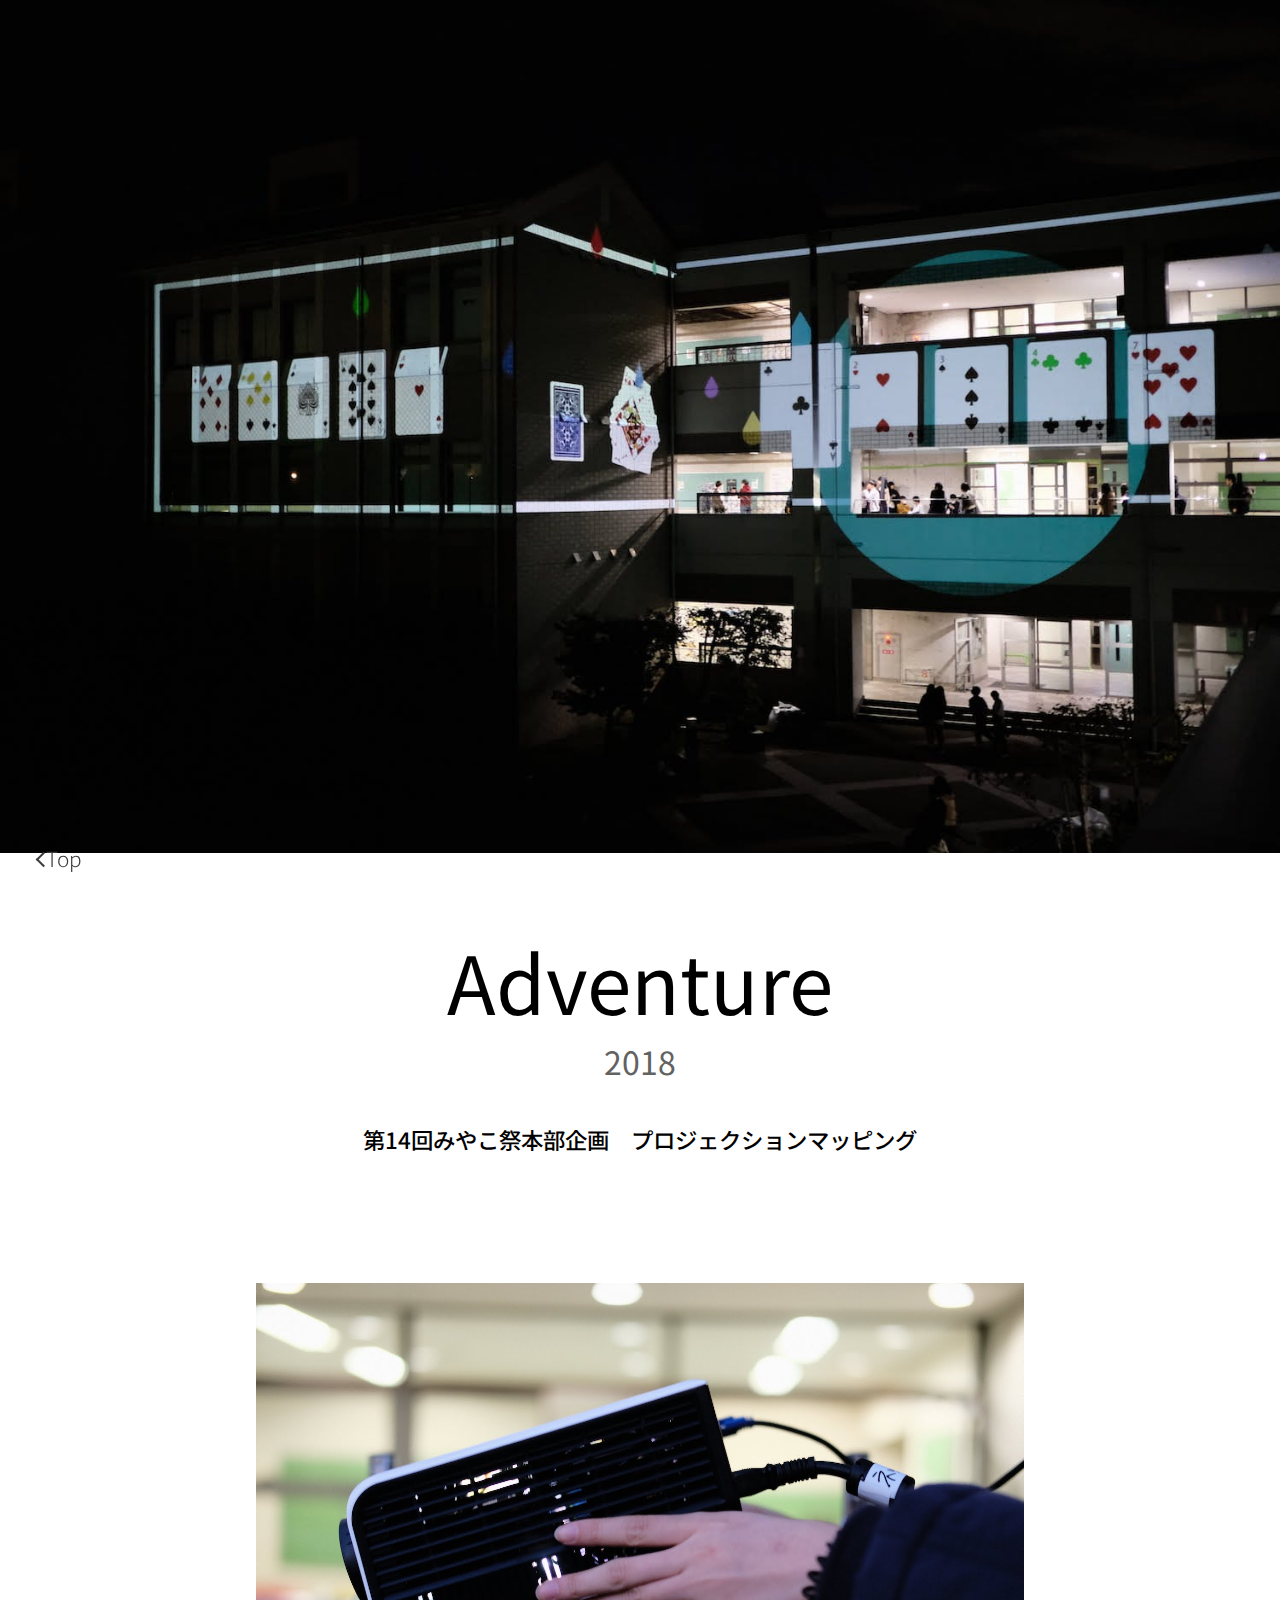
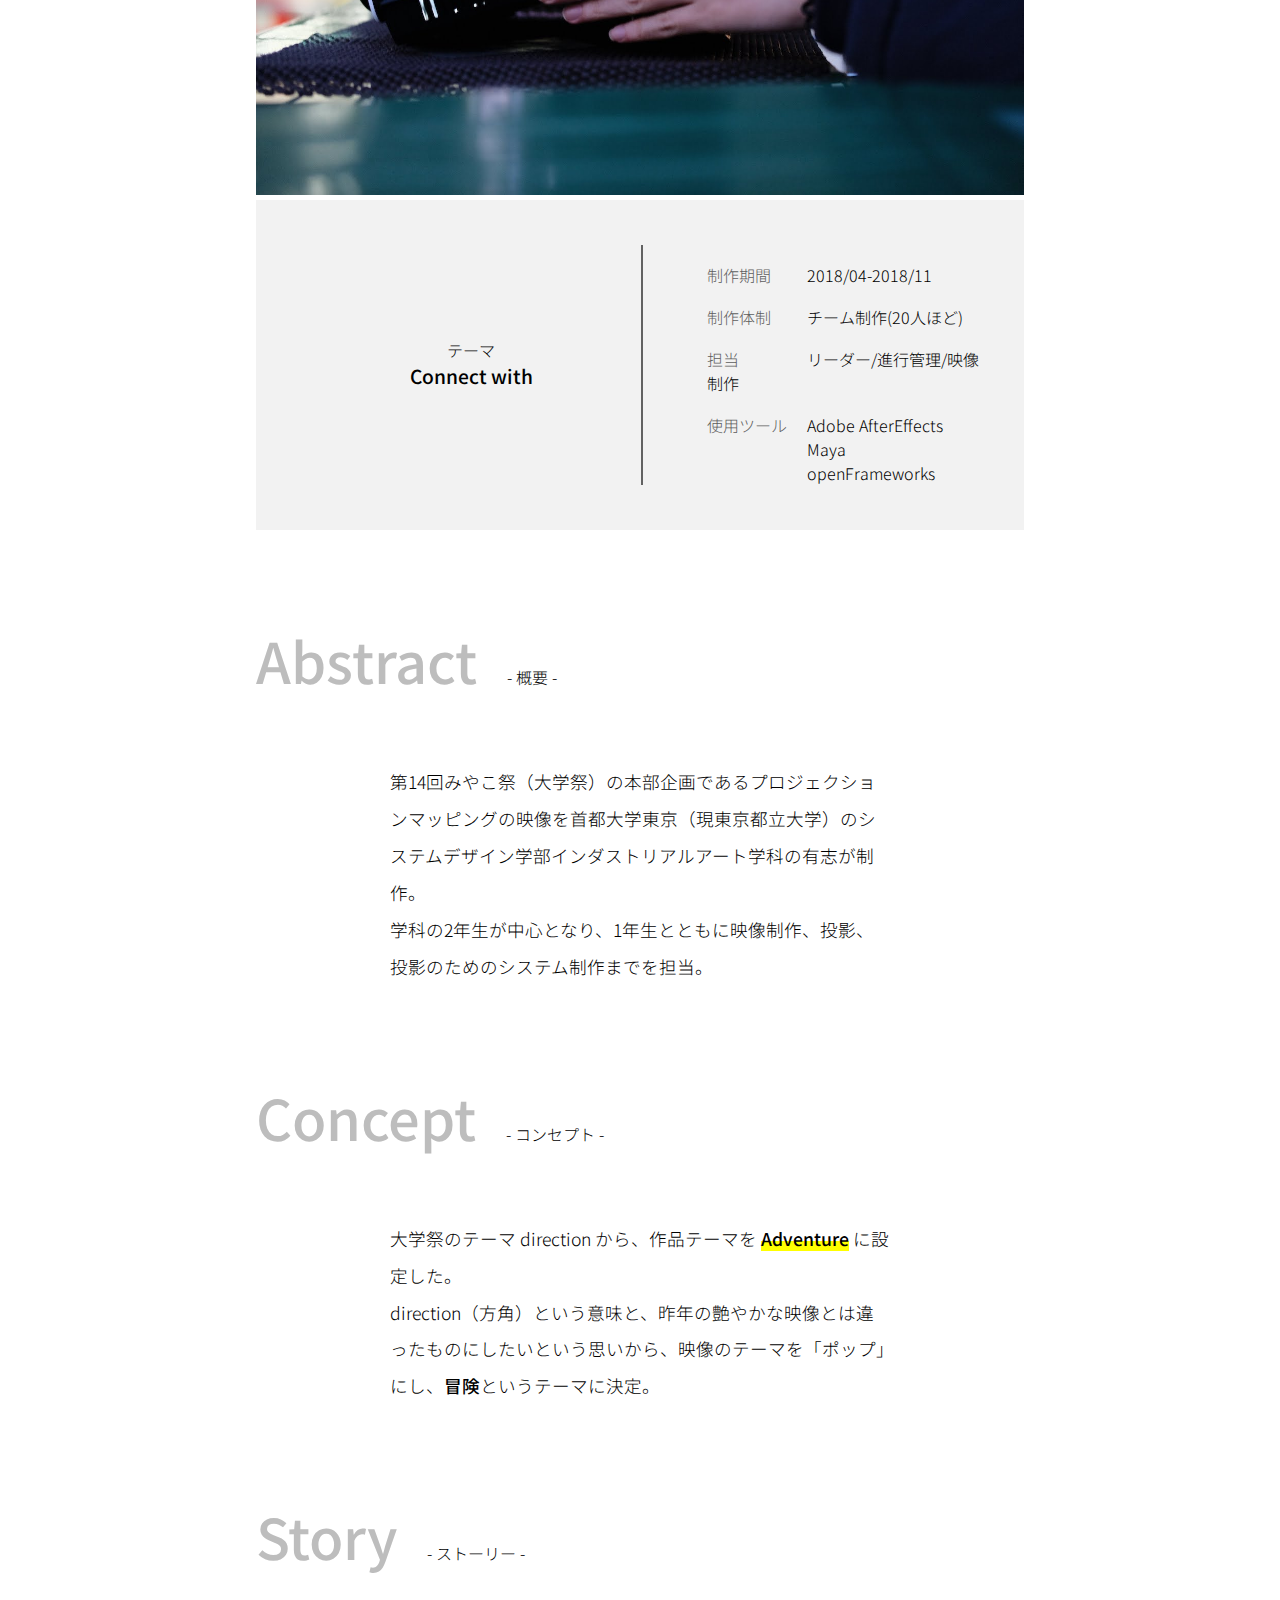
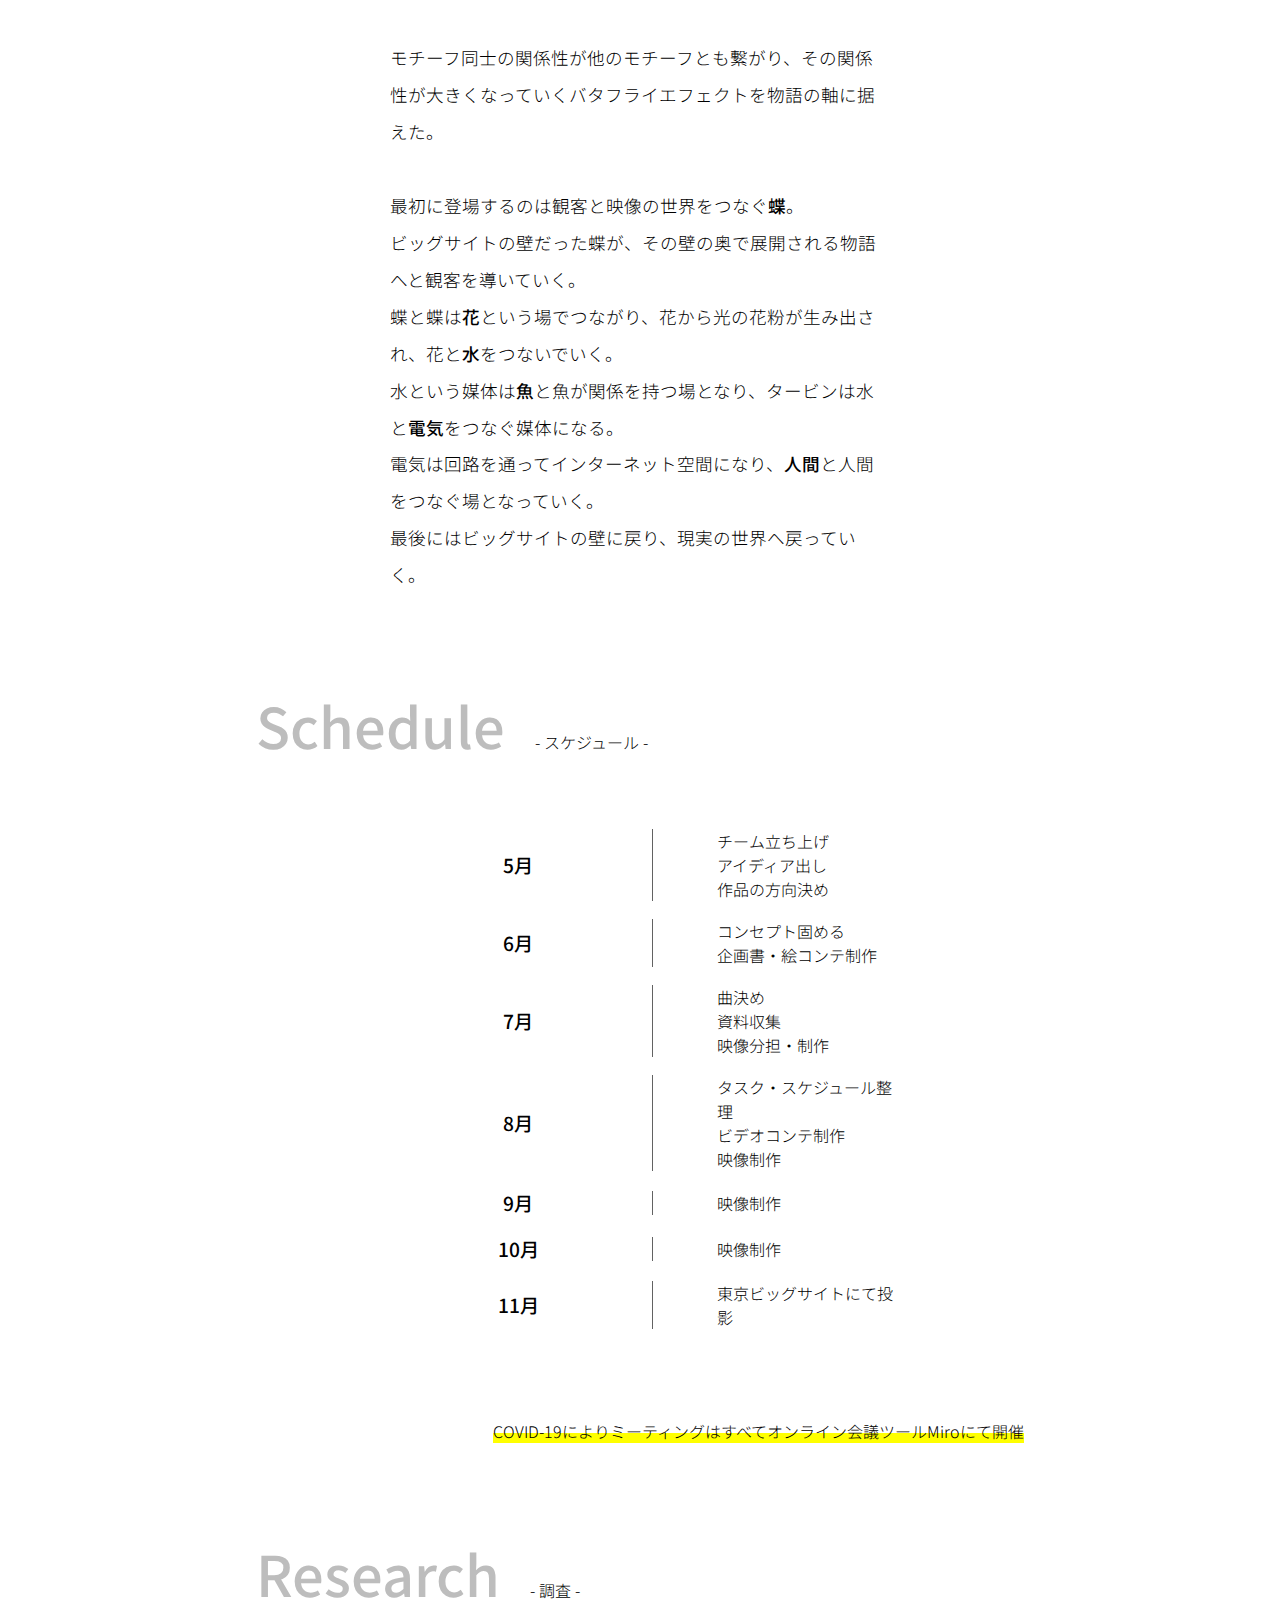
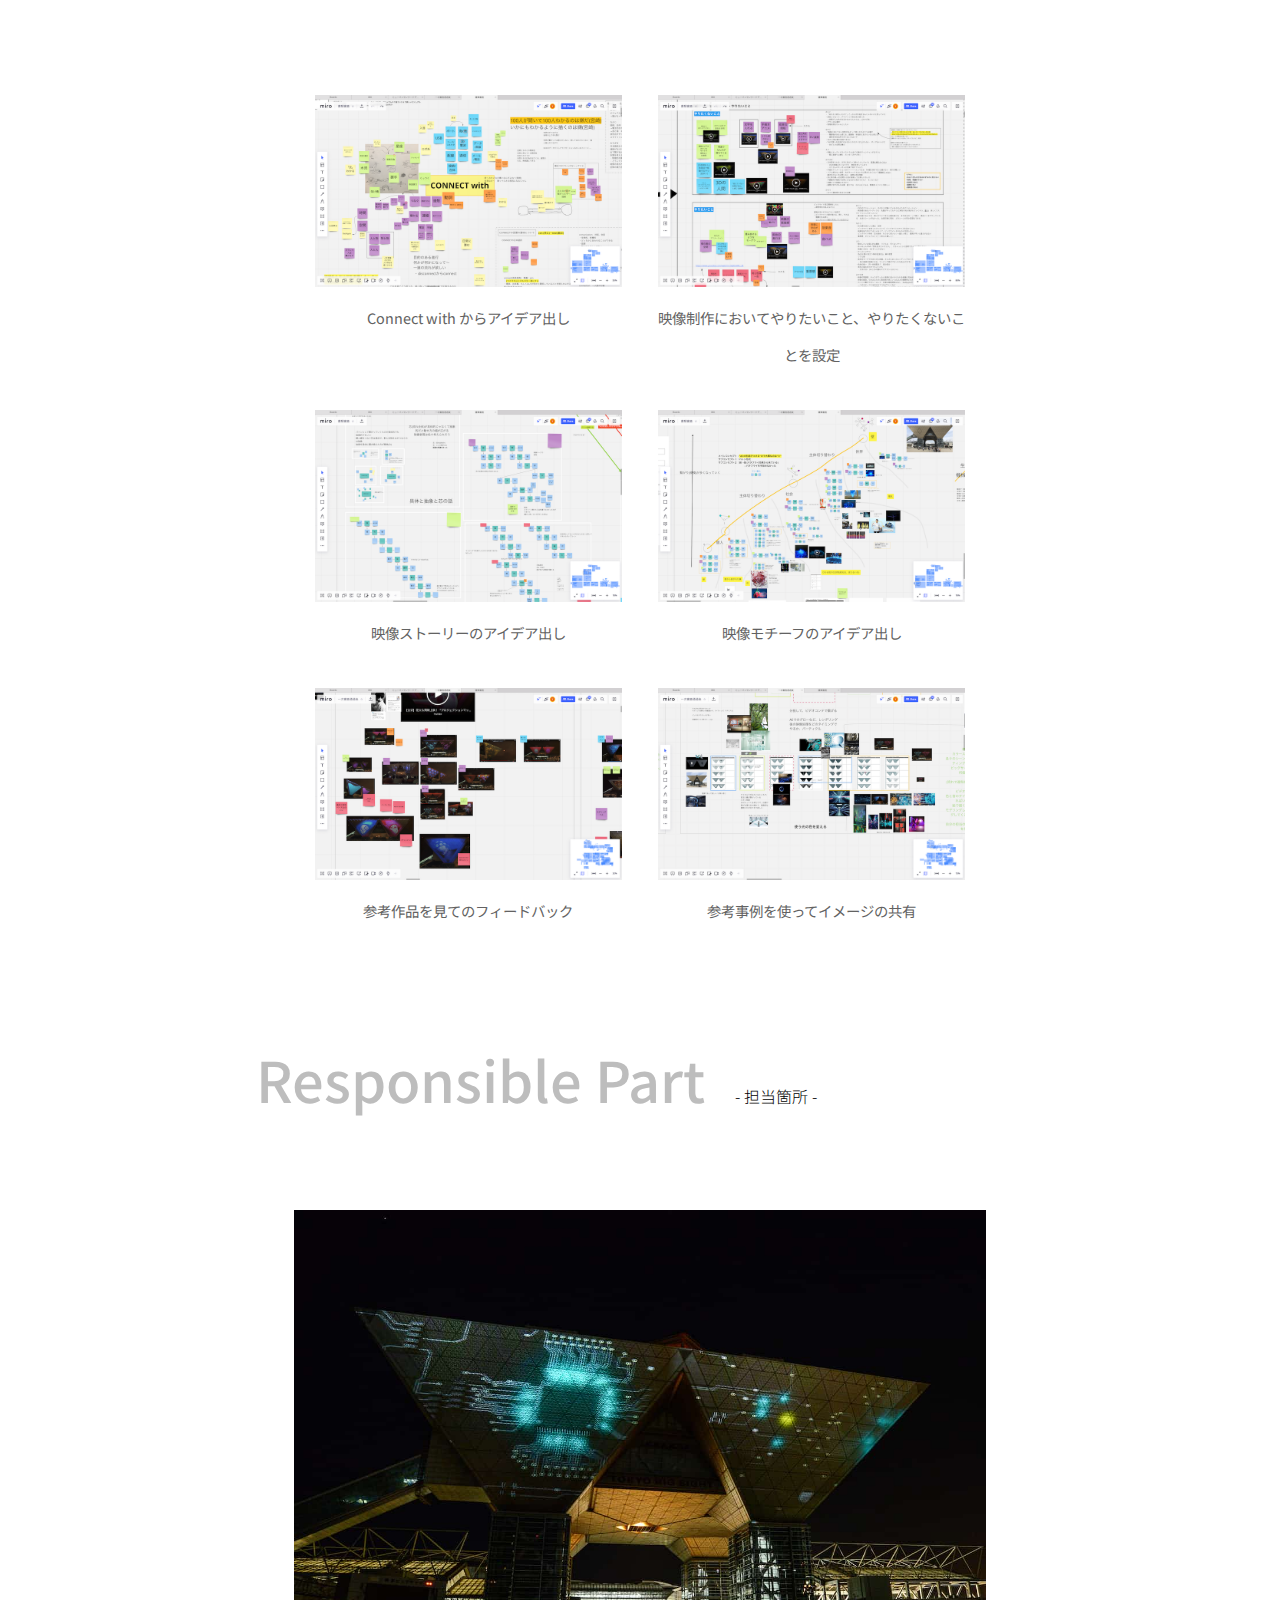
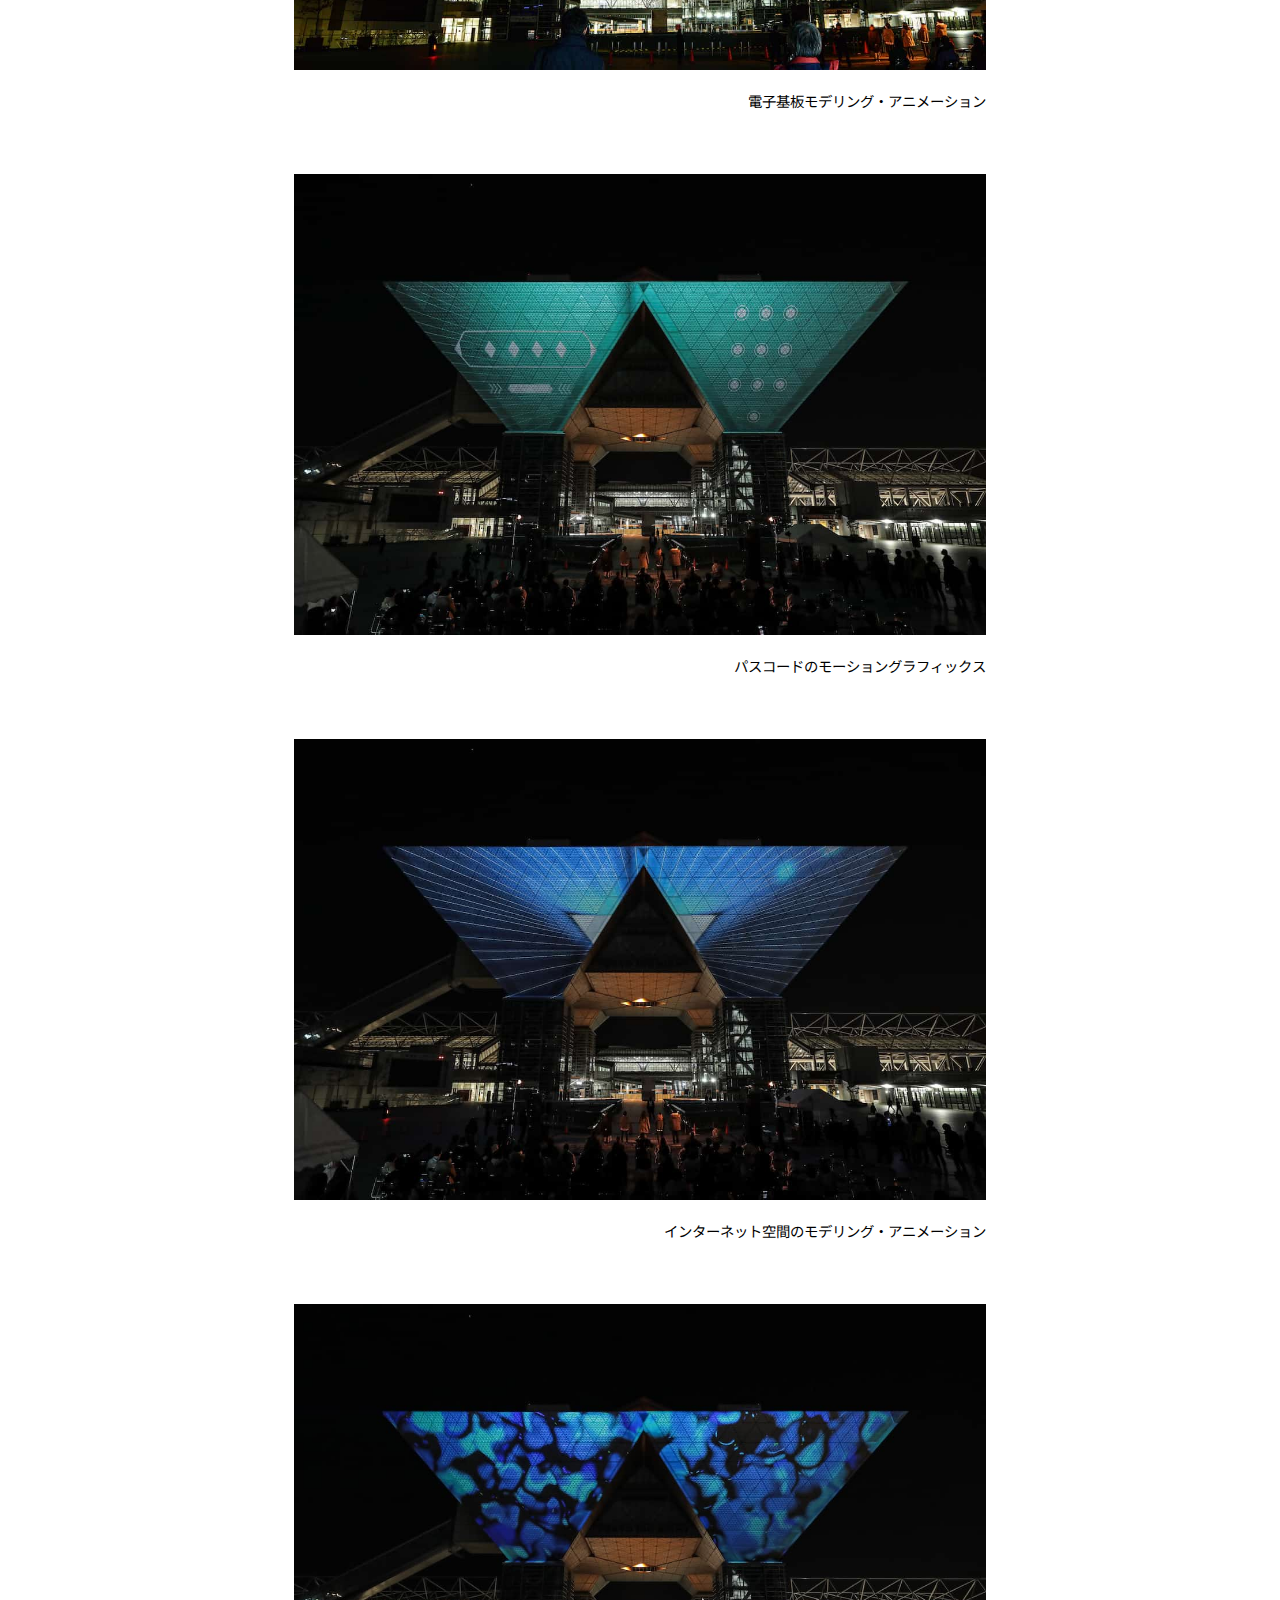
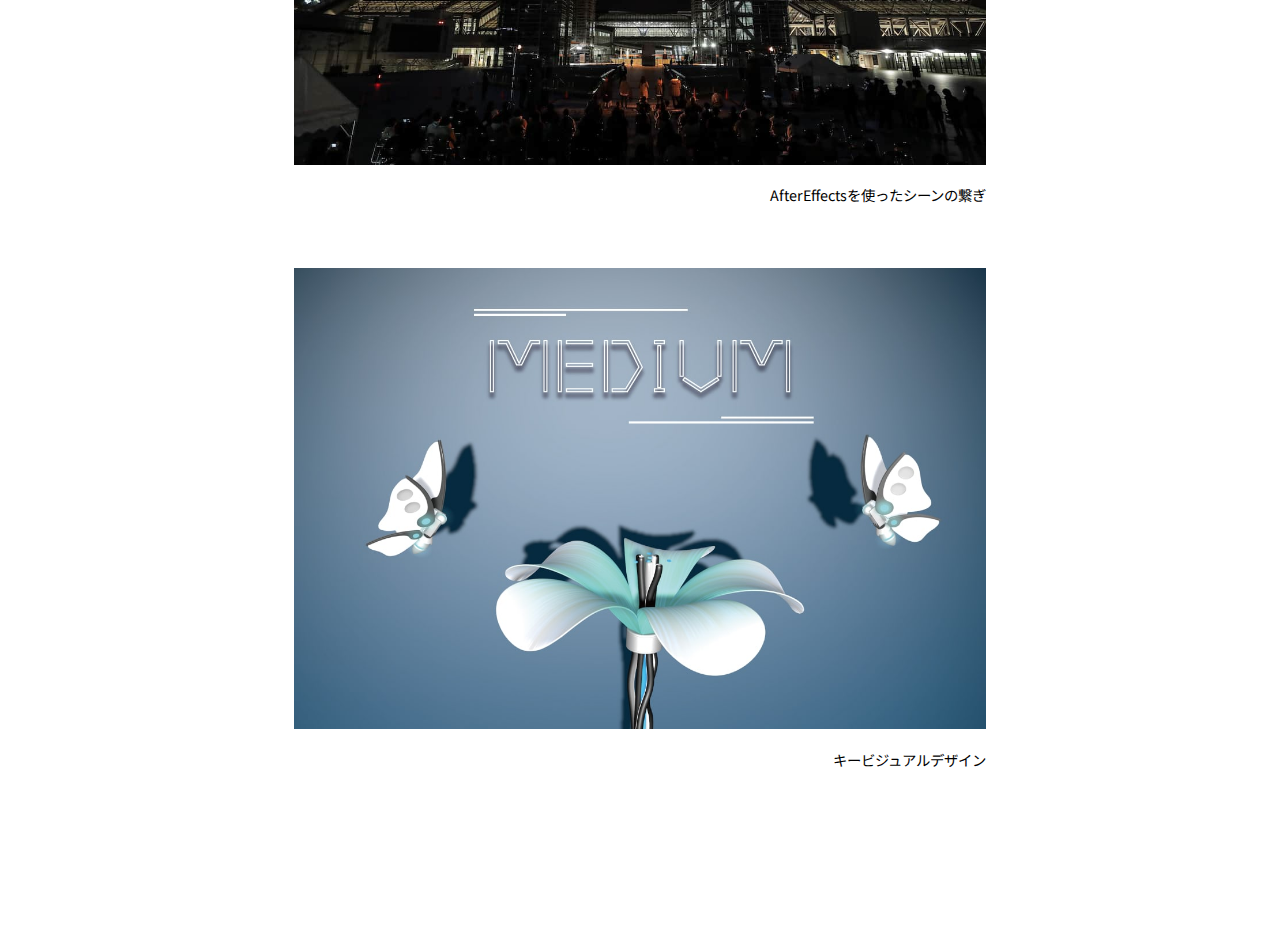
==== html/adventure.html @ a64deaa2 "add adventure page" ====
<!DOCTYPE html>
<html lang="ja">

<head>
    <meta charset="UTF-8">
    <meta name="viewport" content="width=device-width, initial-scale=1" />
    <meta name="description" content="Adventure page">
    <title>Yuko Miyazaki / Adventure</title>

    <!-- フォント読み込み -->
    <link rel="preconnect" href="https://fonts.googleapis.com">
    <link rel="preconnect" href="https://fonts.gstatic.com" crossorigin>
    <link
        href="https://fonts.googleapis.com/css2?family=Josefin+Slab&family=Noto+Sans+JP:wght@300;400;500;700&family=Noto+Serif+JP:wght@300&display=swap"
        rel="stylesheet">

    <link rel="stylesheet" href="../css/works.css">
</head>

<body>
    <div id="back_to_top">
        <a href="../index.html">
            <div class="arrow">Top</div>
        </a>
    </div>
    <div id="top">
        <img src="../image/adventure/SRGB5740-min.JPG" alt="東京国際プロジェクションマッピングアワード出展作品">
    </div>
    <div id="title">
        <h1>Adventure</h1>
        <p class="year">2018</p>
    </div>
    <div id="caption">
        第14回みやこ祭本部企画　プロジェクションマッピング
    </div>
    <div class="inner_wrapper">

        <div class="image2">
            <img src="../image/adventure/SRGB5811-min.JPG" alt="プロジェクターの写真"
        </div>
        <div id="explanation">
            <div id="theme">
                <div>
                    <p>テーマ</p>
                    <span>Connect with</span>
                </div>
            </div>
            <div id="exp_detail">
                <div>
                    <span class="midashi">制作期間</span>2018/04-2018/11
                </div>
                <div>
                    <span class="midashi">制作体制</span>チーム制作(20人ほど)
                </div>
                <div>
                    <span class="midashi">担当</span>リーダー/進行管理/映像制作
                </div>
                <div>
                    <span class="midashi">使用ツール</span>Adobe AfterEffects<br>
                    <span class="midashi"></span>Maya<br>
                    <span class="midashi"></span>openFrameworks
                </div>
            </div>
        </div>
        <div id="abstract" class="content">
            <div class="each_title">
                <span class="en_title">Abstract</span>
                <span class="ja_title">- 概要 -</span>
            </div>
            <div class="abstract_text main_text text_wrapper">
                <p>
                    第14回みやこ祭（大学祭）の本部企画であるプロジェクションマッピングの映像を首都大学東京（現東京都立大学）のシステムデザイン学部インダストリアルアート学科の有志が制作。<br>
                    学科の2年生が中心となり、1年生とともに映像制作、投影、投影のためのシステム制作までを担当。
                </p>
            </div>
        </div>
        <div id="concept" class="content">
            <div class="each_title">
                <span class="en_title">Concept</span>
                <span class="ja_title">- コンセプト -</span>
            </div>
            <div class="concept_text main_text text_wrapper">
                <p>
                    大学祭のテーマ direction から、作品テーマを <span class="under bold">Adventure</span> に設定した。<br>
                    direction（方角）という意味と、昨年の艶やかな映像とは違ったものにしたいという思いから、映像のテーマを「ポップ」にし、<span class="bold">冒険</span>というテーマに決定。
                </p>
            </div>
        </div>
        <div id="story" class="content">
            <div class="each_title">
                <span class="en_title">Story</span>
                <span class="ja_title">- ストーリー -</span>
            </div>
            <div class="story_text main_text text_wrapper">
                <p>
                    モチーフ同士の関係性が他のモチーフとも繋がり、その関係性が大きくなっていくバタフライエフェクトを物語の軸に据えた。<br>
                    <br>
                    最初に登場するのは観客と映像の世界をつなぐ<span class="bold">蝶</span>。<br>
                    ビッグサイトの壁だった蝶が、その壁の奥で展開される物語へと観客を導いていく。<br>
                    蝶と蝶は<span class="bold">花</span>という場でつながり、花から光の花粉が生み出され、花と<span class="bold">水</span>をつないでいく。<br>
                    水という媒体は<span class="bold">魚</span>と魚が関係を持つ場となり、タービンは水と<span class="bold">電気</span>をつなぐ媒体になる。<br>
                    電気は回路を通ってインターネット空間になり、<span class="bold">人間</span>と人間をつなぐ場となっていく。<br>
                    最後にはビッグサイトの壁に戻り、現実の世界へ戻っていく。
                </p>
            </div>
        </div>
        <div id="schedule" class="content">
            <div class="each_title">
                <span class="en_title">Schedule</span>
                <span class="ja_title">- スケジュール -</span>
            </div>
            <div class="schedule_text">
                <div class="schedule_item">
                    <div class="month">
                        <p>5月</p>
                    </div>
                    <div class="what_did">
                        <p>チーム立ち上げ</p>
                        <p>アイディア出し</p>
                        <p>作品の方向決め</p>
                    </div>
                </div>
                <div class="schedule_item">
                    <div class="month">
                        <p>6月</p>
                    </div>
                    <div class="what_did">
                        <p>コンセプト固める</p>
                        <p>企画書・絵コンテ制作</p>
                    </div>
                </div>
                <div class="schedule_item">
                    <div class="month">
                        <p>7月</p>
                    </div>
                    <div class="what_did">
                        <p>曲決め</p>
                        <p>資料収集</p>
                        <p>映像分担・制作</p>
                    </div>
                </div>
                <div class="schedule_item">
                    <div class="month">
                        <p>8月</p>
                    </div>
                    <div class="what_did">
                        <p>タスク・スケジュール整理</p>
                        <p>ビデオコンテ制作</p>
                        <p>映像制作</p>
                    </div>
                </div>
                <div class="schedule_item">
                    <div class="month">
                        <p>9月</p>
                    </div>
                    <div class="what_did">
                        <p>映像制作</p>
                    </div>
                </div>
                <div class="schedule_item">
                    <div class="month">
                        <p>10月</p>
                    </div>
                    <div class="what_did">
                        <p>映像制作</p>
                    </div>
                </div>
                <div class="schedule_item">
                    <div class="month">
                        <p>11月</p>
                    </div>
                    <div class="what_did">
                        <p>東京ビッグサイトにて投影</p>
                    </div>
                </div>
            </div>
            <p class="miro"><span class="under">COVID-19によりミーティングはすべてオンライン会議ツールMiroにて開催</span></p>
        </div>
        <div id="research" class="content">
            <div class="each_title">
                <span class="en_title">Research</span>
                <span class="ja_title">- 調査 -</span>
            </div>
            <div class="research_text main_text">
                <ul class="twocol_list">
                    <li class="twocol_container">
                        <div class="image_container">
                            <img src="../image/medium/research1.png" alt="Miroのスクリーンショット">
                            <p>Connect with からアイデア出し</p>
                        </div>
                    </li>
                    <li class="twocol_container">
                        <div class="image_container">
                            <img src="../image/medium/research2.png" alt="Miroのスクリーンショット">
                            <p>映像制作においてやりたいこと、やりたくないことを設定</p>
                        </div>
                    </li>
                    <li class="twocol_container">
                        <div class="image_container">
                            <img src="../image/medium/research3.png" alt="Miroのスクリーンショット">
                            <p>映像ストーリーのアイデア出し</p>
                        </div>
                    </li>
                    <li class="twocol_container">
                        <div class="image_container">
                            <img src="../image/medium/research4.png" alt="Miroのスクリーンショット">
                            <p>映像モチーフのアイデア出し</p>
                        </div>
                    </li>
                    <li class="twocol_container">
                        <div class="image_container">
                            <img src="../image/medium/research5.png" alt="Miroのスクリーンショット">
                            <p>参考作品を見てのフィードバック</p>
                        </div>
                    </li>
                    <li class="twocol_container">
                        <div class="image_container">
                            <img src="../image/medium/research6.png" alt="Miroのスクリーンショット">
                            <p>参考事例を使ってイメージの共有</p>
                        </div>
                    </li>
                </ul>
            </div>
        </div>
        <div id="responsible_part" class="content">
            <div class="each_title">
                <span class="en_title">Responsible Part</span>
                <span class="ja_title">- 担当箇所 -</span>
            </div>
            <div class="responsible_text main_text">

                <ul class="onecol_list">
                    <li class="onecol_container resp_con">
                        <div class="resp_image_container">
                            <img src="../image/medium/03.jpg" alt="電子基板アニメーション">
                            <p>電子基板モデリング・アニメーション</p>
                        </div>
                    </li>
                    <li class="onecol_container resp_con">
                        <div class="resp_image_container">
                            <img src="../image/medium/04.jpg" alt="パスコードのモーショングラフィックス">
                            <p>パスコードのモーショングラフィックス</p>
                        </div>                        
                    </li>
                    <li class="onecol_container resp_con">
                        <div class="resp_image_container">
                            <img src="../image/medium/05.jpg" alt="インターネット空間">
                            <p>インターネット空間のモデリング・アニメーション</p>    
                        </div>
                    </li>
                    <li class="onecol_container resp_con">
                        <div class="resp_image_container">
                            <img src="../image/medium/06.jpg" alt="AfterEffectsを使ったシーンの繋ぎ">
                            <p>AfterEffectsを使ったシーンの繋ぎ</p>    
                        </div>
                    </li>
                    <li class="onecol_container resp_con">
                        <div class="resp_image_container">
                            <img src="../image/medium/07.jpg" alt="メインビジュアル">
                            <p>キービジュアルデザイン</p>    
                        </div>
                    </li>
                </ul>
                <!-- <div class="responsible_text">
                    <div class="swiper mySwiper">
                        <div class="swiper-wrapper">
                            <div class="swiper-slide">
                                <img src="../image/medium/03.jpg" alt="電子基板アニメーション">
                            </div>
                            <div class="swiper-slide">
                                <img src="../image/medium/04.jpg" alt="パスコードのモーショングラフィックス">
                            </div>
                            <div class="swiper-slide">
                                <img src="../image/medium/05.jpg" alt="インターネット空間">
                            </div>
                            <div class="swiper-slide">
                                <img src="../image/medium/06.jpg" alt="AfterEffectsを使ったシーンの繋ぎ">
                            </div>
                            <div class="swiper-slide">
                                <img src="../image/medium/07.jpg" alt="メインビジュアル">
                            </div>
                        </div>
                        <div class="swiper-pagination"></div>
                    </div>
                    <div class="swiper mySwiper">
                        <div class="swiper-wrapper">
                            <div class="swiper-slide">
                                <p>電子基板アニメーション</p>
                            </div>
                            <div class="swiper-slide">
                                <p>パスコードのモーショングラフィックス</p>
                            </div>
                            <div class="swiper-slide">
                                <p>インターネット空間のモデリング</p>
                            </div>
                            <div class="swiper-slide">
                                <p>AfterEffectsを使ったシーンの繋ぎ</p>
                            </div>
                            <div class="swiper-slide">
                                <p>キービジュアルデザイン</p>
                            </div>
                        </div> -->
            </div>
        </div>
    </div>

    </div>
</body>

</html>
---- css/works.css ----
html, body, div, span, applet, object, iframe, p, blockquote, pre, a, abbr, acronym, address, big, cite, code, del, dfn, em, img, ins, kbd, q, s, samp, small, strike, strong, sub, sup, tt, var, b, u, i, center, dl, dt, dd, ol, ul, li, fieldset, form, label, legend, table, caption, tbody, tfoot, thead, tr, th, td, article, aside, canvas, details, embed, figure, figcaption, footer, header, hgroup, menu, nav, output, ruby, section, summary, time, mark, audio, video, span {
    margin: 0;
    padding: 0;
    border: 0;
    font: inherit;
    scroll-behavior: smooth;
    font-family: 'Noto Sans JP', sans-serif;
    list-style: none;
    text-decoration: none;
}

/* back to top btn */
#back_to_top {
    position: fixed;
    left: 2vw;
    bottom: 3vh;
}
#back_to_top a{
    color: #3c3c3c;
}
#back_to_top a:hover {
    color: #aeaeae;
}
.arrow {
    position: relative;
    padding-left: 1.6vw;
    font-size: 1.3rem;
    font-weight: 300;
}
.arrow::after {
    position: absolute;
    content: '';
    width: 9px;
    height: 9px;
    border-color: #3c3c3c;
    border-bottom: solid 2px;
    border-left: solid 2px;
    transform: rotate(45deg);
    top: 30%;
    left: 12px;
    margin-top: 2px;
}
.arrow:hover {
    border-color: #aeaeae;
}

/* top */
#top img {
    width: 100%;
}

#title, #caption {
    text-align: center;
}
#title h1 {
    font-weight: 400;
    font-size: 5rem;
    margin-top: 5vw;
    margin-bottom: 0;
}
#title p {
    font-size: 2rem;
    color: #626262;
}
#caption {
    font-weight: 500;
    font-size: 1.4rem;
    margin: 3vw auto;
}

/* inner wrapper */
.inner_wrapper{
    font-weight: 300;
    width: 60%;
    margin: 10vw auto;
}
.image2 img {
    width: 100%;
}
.movie {
    position: relative;
    padding-bottom: 56.26%;
    height: 0;
    overflow: hidden;
}
.movie iframe {
    position: absolute;
    top: 0;
    left: 0;
    width: 100%;
    height: 100%;
}

/* explanation */
#explanation {
    background-color: #f2f2f2;
    display: flex;
    align-items: center;
    justify-content: center;
    padding: 5vh;
}
#theme {
    height: 144px;
    flex: 5;
    text-align: center;
}
#theme div {
    margin-top: 5vh;
}
#theme span {
    font-weight: 500;
    font-size: 1.2rem;
}
#exp_detail {
    flex: 4;
    padding-left: 5vw;
    border-left: #626262 2px solid;
    color: black;
    /* font-weight: 400; */
}
#exp_detail div{
    margin-top: 2vh;
}
.midashi {
    display: inline-block;
    width: 100px;
    color: #5e5e5e;
    font-weight: 300;
}

/* Concept */
.content {
    margin: 7vw auto;
}
.en_title {
    font-weight: 500;
    font-size: 3.5rem;
    color: #bdbdbd;
}
.ja_title {
    margin-left: 2vw;
}
.main_text {
    margin: 5vw auto;
    text-align: left;
    display: flex;
    align-items: center;
    justify-content: center;
    /* font-weight: 400; */
    font-size: 1.1rem;
    line-height: 210%;
}
.main_text img {
    max-width: 100%;;
}
.text_wrapper {
    width: 65%;
    overflow-wrap: break-word;
}
.under {
    background: linear-gradient(transparent 60%, yellow 60%);
}
.bold {
    font-weight: 500;
}
.schedule_text {
    text-align: center;
    padding: 0 10vw;
    margin: 5vw auto;
}
.schedule_item {
    display: flex;
    flex-wrap: wrap;
    justify-content: center;
    align-items: center;
    max-width: 100%;
    margin: 2vh auto;
}
.miro {
    text-align: right;
    /* font-weight: 400; */
    margin-top: 10vh;
}
.month {
    flex: 3;
    font-weight: 500;
    font-size: 1.2rem;
}
.what_did {
    flex: 2;
    border-left: #626262 1px solid;
    text-align: left;
    padding-left: 5vw;
}

/* research */ 
.twocol_list {
    display: flex;
    justify-content: center;
    flex-wrap: wrap;
    margin: 0;
    padding: 0;
    width: 100%;
}
.twocol_container {
    margin: 2vh 2vh;
    width: 40%;
    /* flex: 1; */
}
.image_container {
    position: relative;
    text-align: center;
    font-size: 0.9rem;
    font-weight: 400;
    color: #626262;
}

/* slide show */
/* .responsible_text {
    margin: 5vw auto;
}
.swiper {
    width: 90%;
    height: 100%;
}
.swiper-slide {
    display: flex;
    justify-content: center;
    align-items: center;
}
.swiper-slide img {
    display: block;
    width: 100%;
    height: 100%;
    object-fit: cover;
}
.swiper-slide p {
    color: #626262;
    font-weight: 400;
    margin: 2vh;
}
.swiper-pagination-bullet {
    background: #fff;
    opacity: 0.5;
}
.swiper-pagination-bullet-active {
    background: #42AAC7;
    opacity: 1;
} */

.onecol_list{
    display: flex;
    justify-content: center;
    align-items: center;
    flex-wrap: wrap;
    margin: 0;
    padding: 0;
    width: 100%;
}
.onecol_container {
    margin: 3vh auto;
    display: flex;
    justify-content: center;
    align-items: center;
}
.resp_image_container {
    text-align: right;
    font-size: 0.9rem;
    font-weight: 400;
    width: 90%;
}

/* relationships */
.relationships_text div {
    padding: 0 1vw;
    text-align: center;
    font-size: 1rem;
    color: #aeaeae;
}
.with_border {
    border-right: #626262 1px solid;
}

/* system */
.system_con {
    padding-bottom: 9vh;
    border-bottom: #626262 2px dashed;
}
.system_text_container a{
    color: #8D67A8;
    font-weight: 400;
}
.system_text_container a:hover{
    color: #bf8be4;
    font-weight: 400;
}
.arrow2 {
    position: relative;
    padding-left: 1.7rem;
}
.arrow2::before {
    position: absolute;
    content: '';
    width: 1.2rem;
    height: 1.2rem;
    background: #8D67A8;
    border-radius: 50%;
    top: 45%;
    left: 0;
    margin-top: -7px;
}
.arrow2::after {
    position: absolute;
    content: '';
    width: 0.3rem;
    height: 0.3rem;
    border-top: solid 1px #fff;
    border-right: solid 1px #fff;
    transform: rotate(45deg);
    top: 45%;
    left: 5px;
    margin-top: -1px;
}
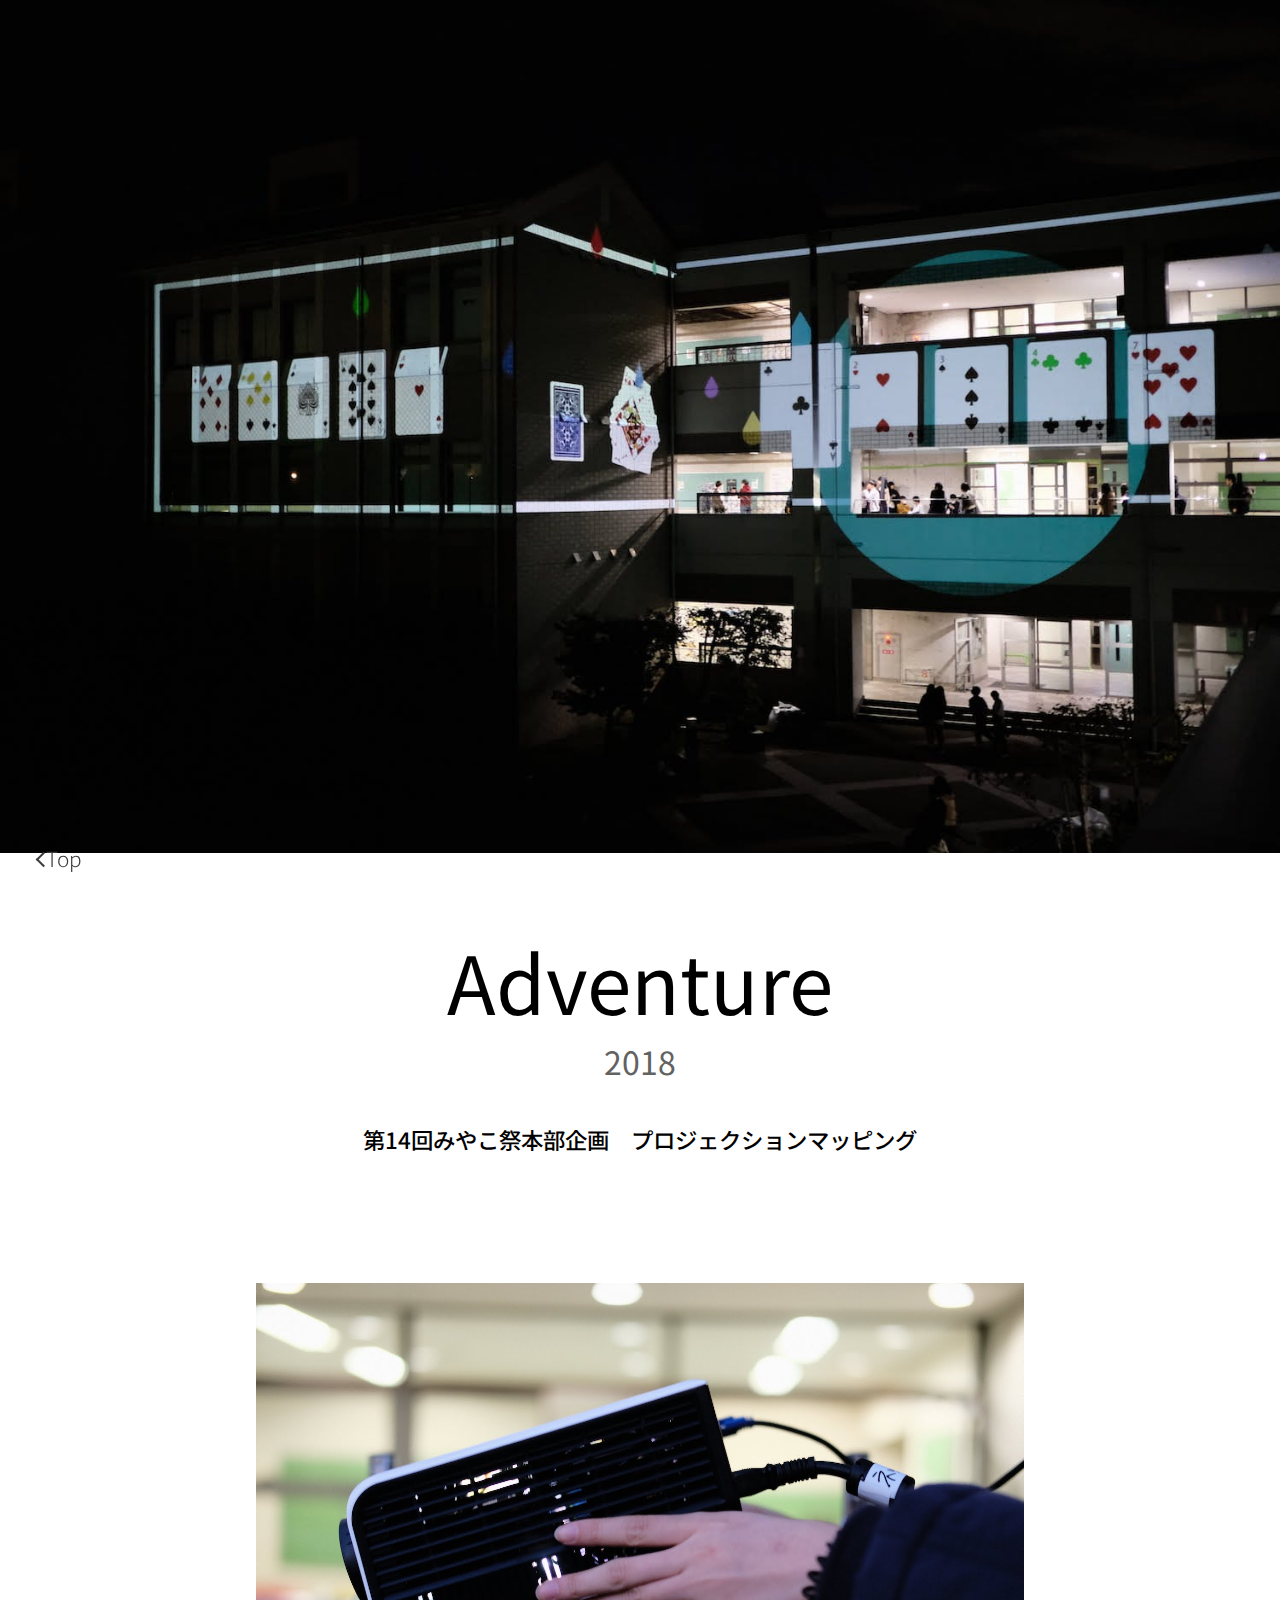
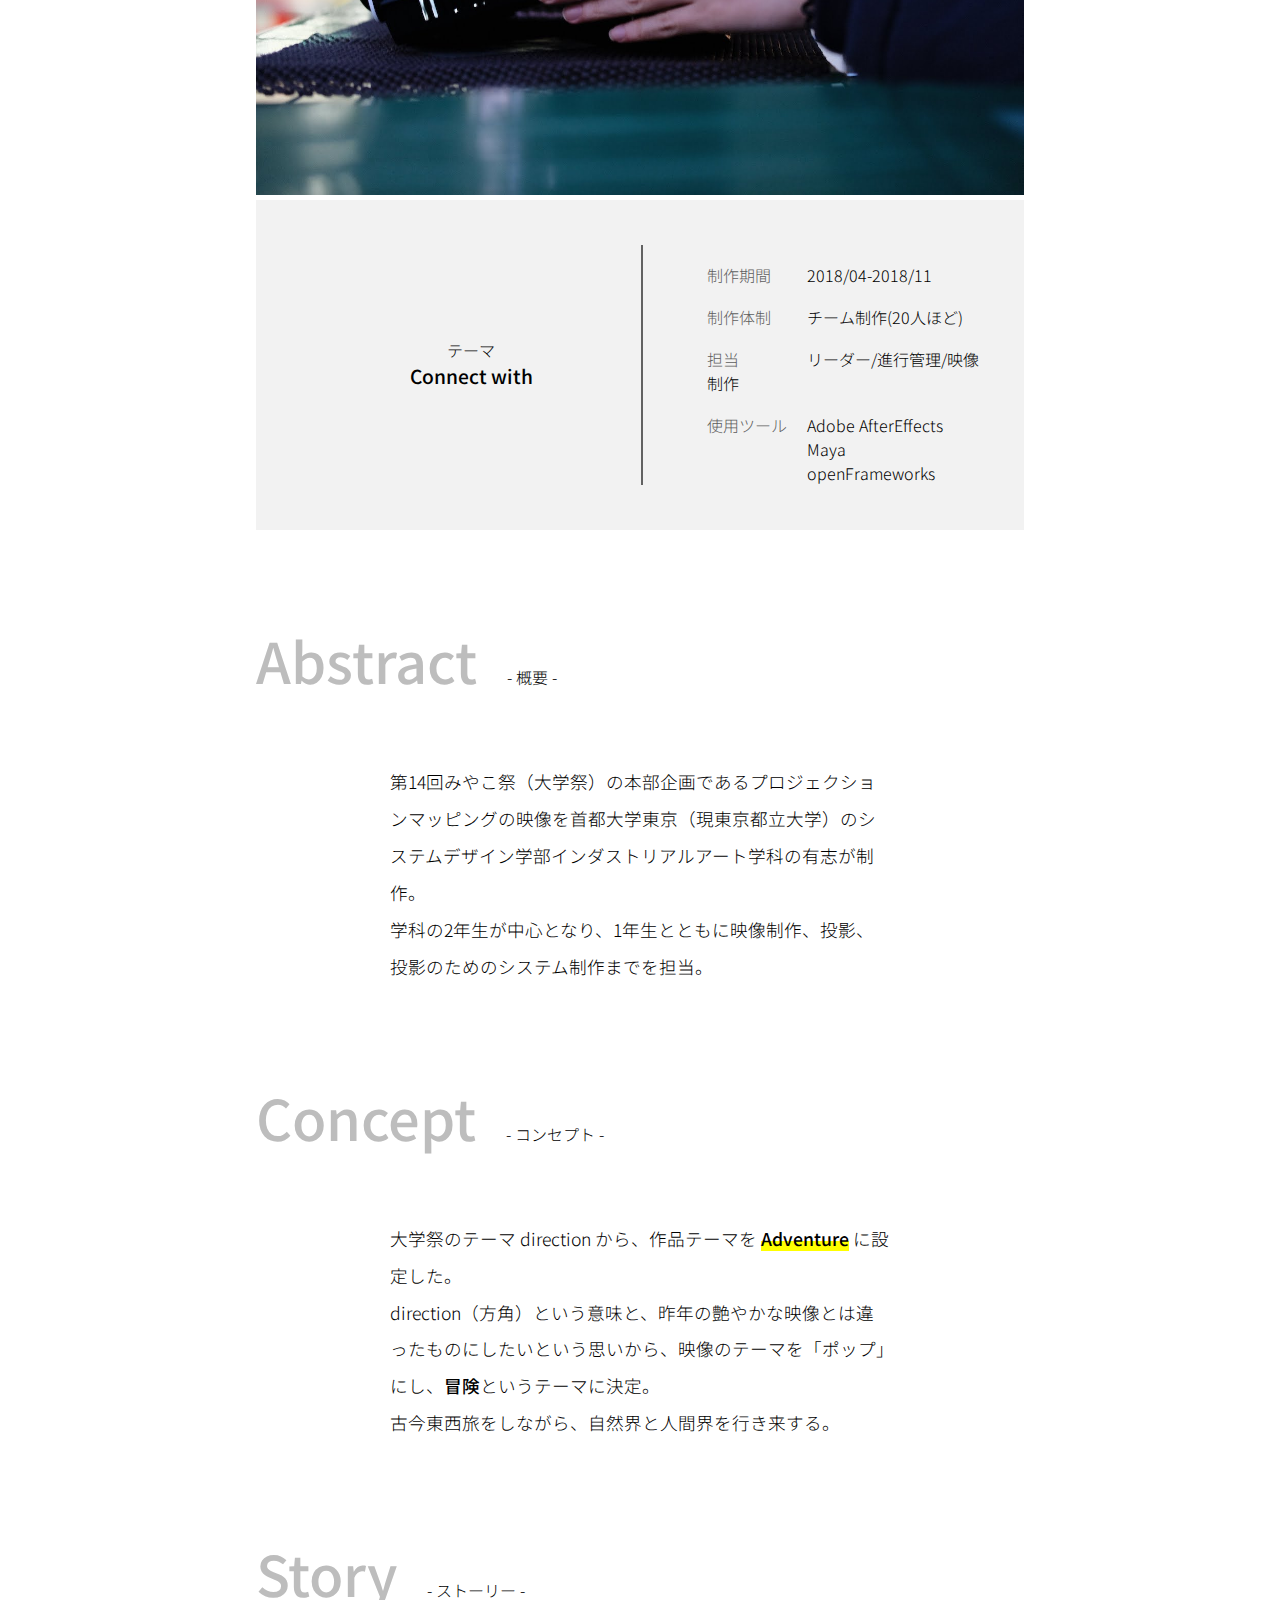
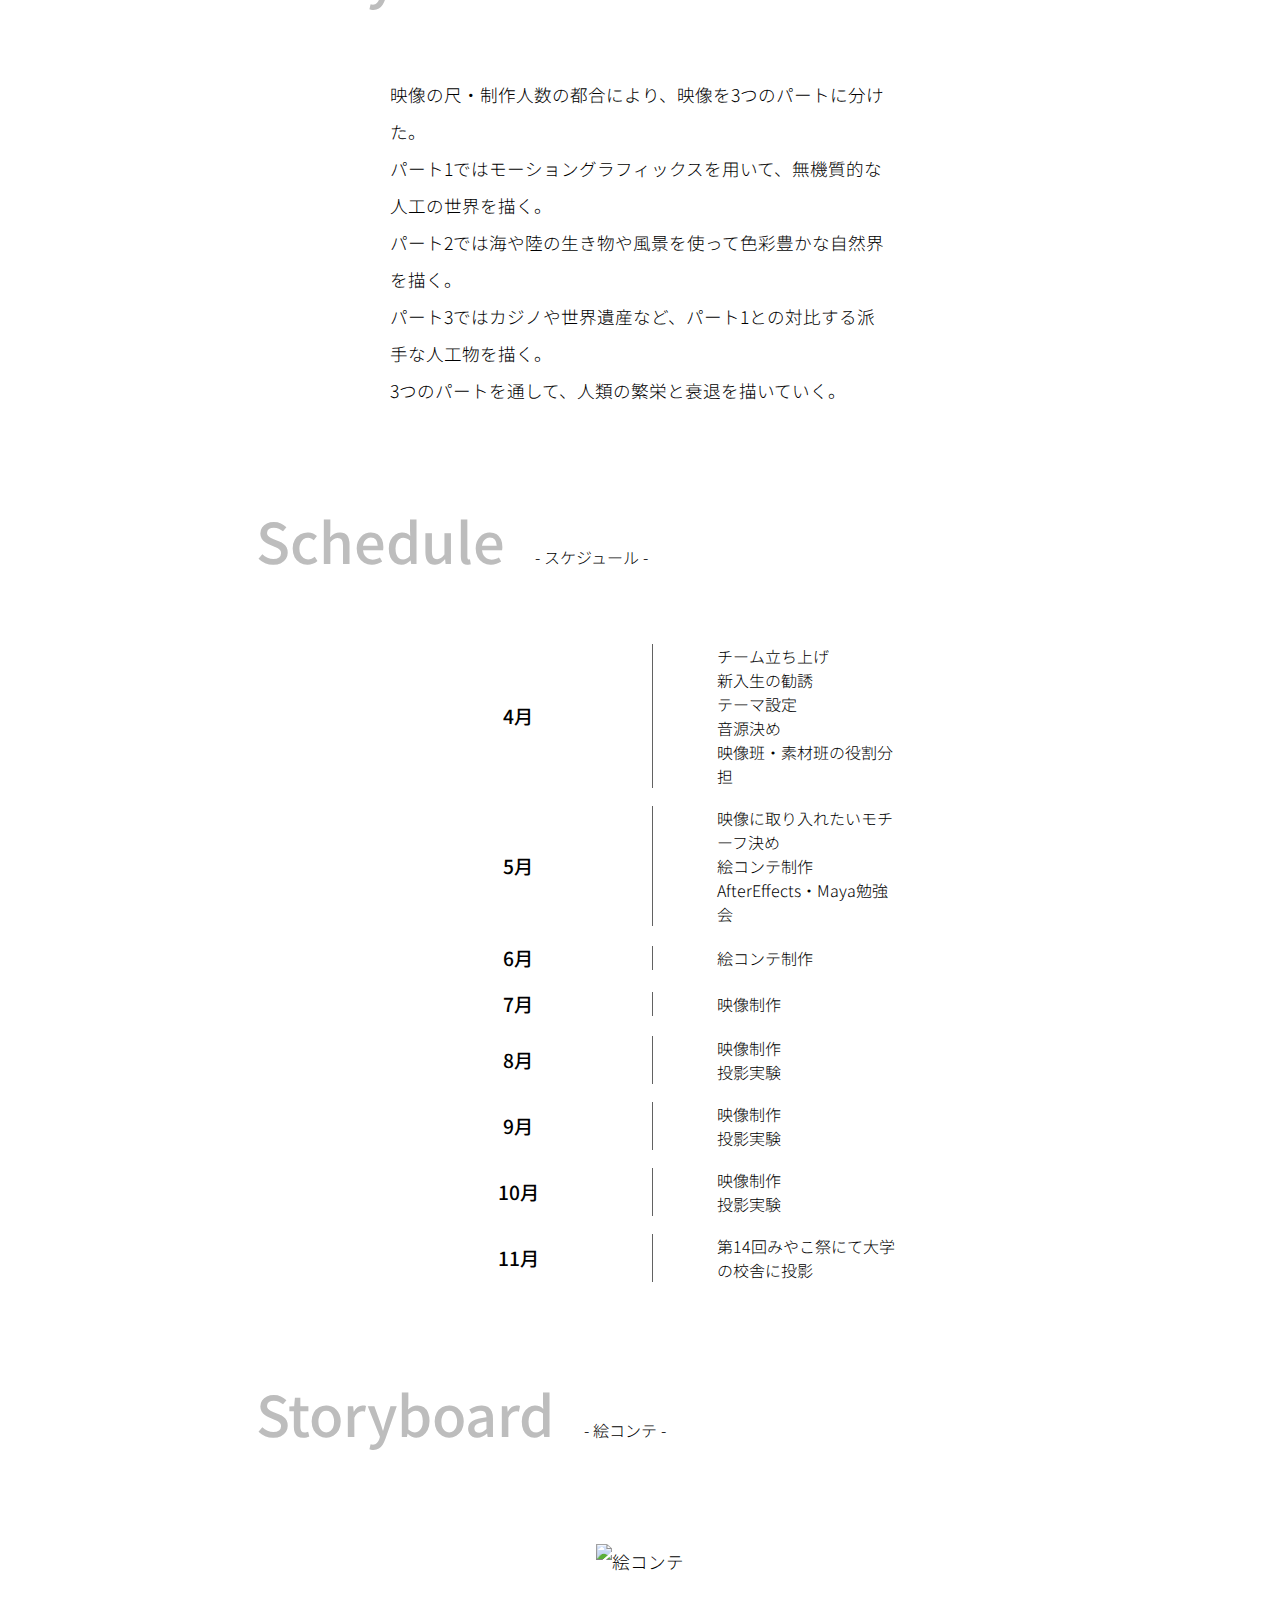
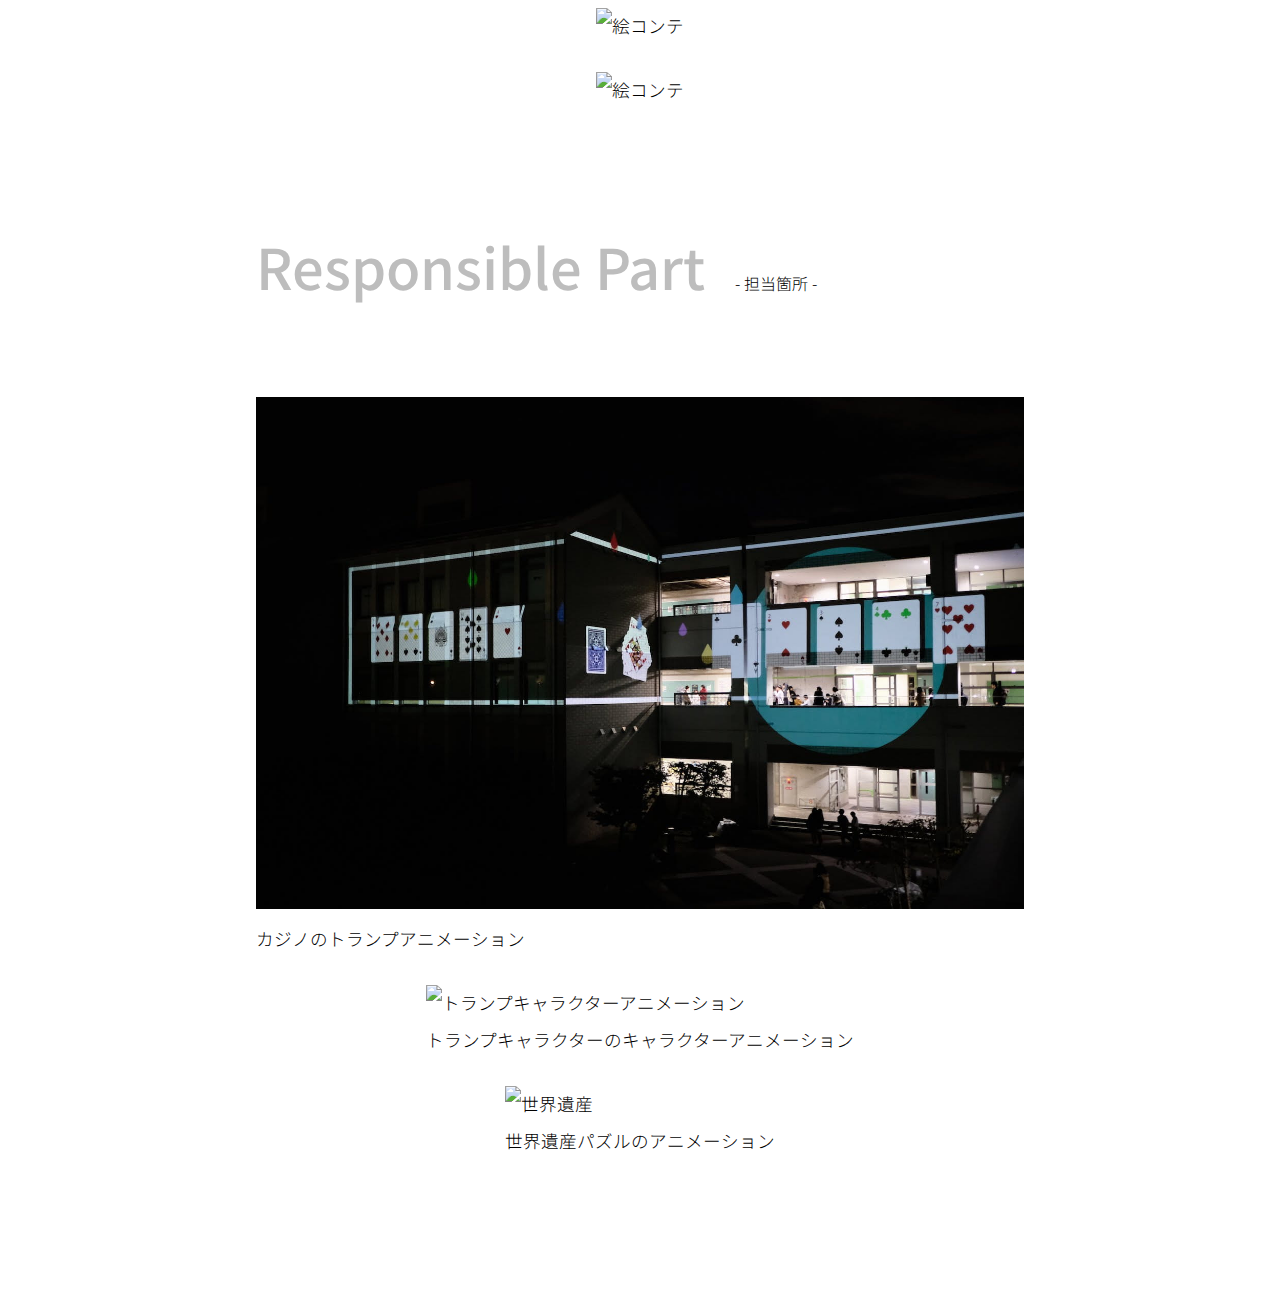
==== commit df54c3b8: "update html" ====
--- a/html/adventure.html
+++ b/html/adventure.html
@@ -82,7 +82,8 @@
             <div class="concept_text main_text text_wrapper">
                 <p>
                     大学祭のテーマ direction から、作品テーマを <span class="under bold">Adventure</span> に設定した。<br>
-                    direction（方角）という意味と、昨年の艶やかな映像とは違ったものにしたいという思いから、映像のテーマを「ポップ」にし、<span class="bold">冒険</span>というテーマに決定。
+                    direction（方角）という意味と、昨年の艶やかな映像とは違ったものにしたいという思いから、映像のテーマを「ポップ」にし、<span class="bold">冒険</span>というテーマに決定。<br>
+                    古今東西旅をしながら、自然界と人間界を行き来する。
                 </p>
             </div>
         </div>
@@ -93,14 +94,11 @@
             </div>
             <div class="story_text main_text text_wrapper">
                 <p>
-                    モチーフ同士の関係性が他のモチーフとも繋がり、その関係性が大きくなっていくバタフライエフェクトを物語の軸に据えた。<br>
-                    <br>
-                    最初に登場するのは観客と映像の世界をつなぐ<span class="bold">蝶</span>。<br>
-                    ビッグサイトの壁だった蝶が、その壁の奥で展開される物語へと観客を導いていく。<br>
-                    蝶と蝶は<span class="bold">花</span>という場でつながり、花から光の花粉が生み出され、花と<span class="bold">水</span>をつないでいく。<br>
-                    水という媒体は<span class="bold">魚</span>と魚が関係を持つ場となり、タービンは水と<span class="bold">電気</span>をつなぐ媒体になる。<br>
-                    電気は回路を通ってインターネット空間になり、<span class="bold">人間</span>と人間をつなぐ場となっていく。<br>
-                    最後にはビッグサイトの壁に戻り、現実の世界へ戻っていく。
+                    映像の尺・制作人数の都合により、映像を3つのパートに分けた。<br>
+                    パート1ではモーショングラフィックスを用いて、無機質的な人工の世界を描く。<br>
+                    パート2では海や陸の生き物や風景を使って色彩豊かな自然界を描く。<br>
+                    パート3ではカジノや世界遺産など、パート1との対比する派手な人工物を描く。<br>
+                    3つのパートを通して、人類の繁栄と衰退を描いていく。
                 </p>
             </div>
         </div>
@@ -112,41 +110,49 @@
             <div class="schedule_text">
                 <div class="schedule_item">
                     <div class="month">
+                        <p>4月</p>
+                    </div>
+                    <div class="what_did">
+                        <p>チーム立ち上げ</p>
+                        <p>新入生の勧誘</p>
+                        <p>テーマ設定</p>
+                        <p>音源決め</p>
+                        <p>映像班・素材班の役割分担</p>
+                    </div>
+                </div>
+                <div class="schedule_item">
+                    <div class="month">
                         <p>5月</p>
                     </div>
                     <div class="what_did">
-                        <p>チーム立ち上げ</p>
-                        <p>アイディア出し</p>
-                        <p>作品の方向決め</p>
+                        <p>映像に取り入れたいモチーフ決め</p>
+                        <p>絵コンテ制作</p>
+                        <p>AfterEffects・Maya勉強会</p>
                     </div>
                 </div>
                 <div class="schedule_item">
                     <div class="month">
                         <p>6月</p>
                     </div>
-                    <div class="what_did">
-                        <p>コンセプト固める</p>
-                        <p>企画書・絵コンテ制作</p>
+                    <div class="what_did">                        
+                        <p>絵コンテ制作</p>                        
                     </div>
                 </div>
                 <div class="schedule_item">
                     <div class="month">
                         <p>7月</p>
                     </div>
-                    <div class="what_did">
-                        <p>曲決め</p>
-                        <p>資料収集</p>
-                        <p>映像分担・制作</p>
+                    <div class="what_did">                        
+                        <p>映像制作</p>
                     </div>
                 </div>
                 <div class="schedule_item">
                     <div class="month">
                         <p>8月</p>
                     </div>
-                    <div class="what_did">
-                        <p>タスク・スケジュール整理</p>
-                        <p>ビデオコンテ制作</p>
-                        <p>映像制作</p>
+                    <div class="what_did">                        
+                        <p>映像制作</p>
+                        <p>投影実験</p>
                     </div>
                 </div>
                 <div class="schedule_item">
@@ -155,6 +161,7 @@
                     </div>
                     <div class="what_did">
                         <p>映像制作</p>
+                        <p>投影実験</p>
                     </div>
                 </div>
                 <div class="schedule_item">
@@ -163,6 +170,7 @@
                     </div>
                     <div class="what_did">
                         <p>映像制作</p>
+                        <p>投影実験</p>
                     </div>
                 </div>
                 <div class="schedule_item">
@@ -170,53 +178,34 @@
                         <p>11月</p>
                     </div>
                     <div class="what_did">
-                        <p>東京ビッグサイトにて投影</p>
-                    </div>
-                </div>
-            </div>
-            <p class="miro"><span class="under">COVID-19によりミーティングはすべてオンライン会議ツールMiroにて開催</span></p>
-        </div>
-        <div id="research" class="content">
-            <div class="each_title">
-                <span class="en_title">Research</span>
-                <span class="ja_title">- 調査 -</span>
-            </div>
-            <div class="research_text main_text">
-                <ul class="twocol_list">
-                    <li class="twocol_container">
-                        <div class="image_container">
-                            <img src="../image/medium/research1.png" alt="Miroのスクリーンショット">
-                            <p>Connect with からアイデア出し</p>
-                        </div>
-                    </li>
-                    <li class="twocol_container">
-                        <div class="image_container">
-                            <img src="../image/medium/research2.png" alt="Miroのスクリーンショット">
-                            <p>映像制作においてやりたいこと、やりたくないことを設定</p>
-                        </div>
-                    </li>
-                    <li class="twocol_container">
-                        <div class="image_container">
-                            <img src="../image/medium/research3.png" alt="Miroのスクリーンショット">
-                            <p>映像ストーリーのアイデア出し</p>
-                        </div>
-                    </li>
-                    <li class="twocol_container">
-                        <div class="image_container">
-                            <img src="../image/medium/research4.png" alt="Miroのスクリーンショット">
-                            <p>映像モチーフのアイデア出し</p>
-                        </div>
-                    </li>
-                    <li class="twocol_container">
-                        <div class="image_container">
-                            <img src="../image/medium/research5.png" alt="Miroのスクリーンショット">
-                            <p>参考作品を見てのフィードバック</p>
-                        </div>
-                    </li>
-                    <li class="twocol_container">
-                        <div class="image_container">
-                            <img src="../image/medium/research6.png" alt="Miroのスクリーンショット">
-                            <p>参考事例を使ってイメージの共有</p>
+                        <p>第14回みやこ祭にて大学の校舎に投影</p>
+                    </div>
+                </div>
+            </div>
+        </div>
+        <div id="conte" class="content">
+            <div class="each_title">
+                <span class="en_title">Storyboard</span>
+                <span class="ja_title">- 絵コンテ -</span>
+            </div>
+            <div class="conte_text main_text">
+                <ul class="col_list">
+                    <li class="onecol_container adv_con">
+                        <div class="onecol_image_container">
+                            <img src="../image/adventure/conte1.jpg" alt="絵コンテ">
+                            <!-- <p>Connect with からアイデア出し</p> -->
+                        </div>
+                    </li>
+                    <li class="onecol_container adv_con">
+                        <div class="onecol_image_container">
+                            <img src="../image/adventure/conte2.JPG" alt="絵コンテ">
+                            <!-- <p>映像制作においてやりたいこと、やりたくないことを設定</p> -->
+                        </div>
+                    </li>
+                    <li class="onecol_container adv_con">
+                        <div class="onecol_image_container">
+                            <img src="../image/adventure/conte3.JPG" alt="絵コンテ">
+                            <!-- <p>映像ストーリーのアイデア出し</p> -->
                         </div>
                     </li>
                 </ul>
@@ -229,82 +218,31 @@
             </div>
             <div class="responsible_text main_text">
 
-                <ul class="onecol_list">
+                <ul class="col_list">
                     <li class="onecol_container resp_con">
-                        <div class="resp_image_container">
-                            <img src="../image/medium/03.jpg" alt="電子基板アニメーション">
-                            <p>電子基板モデリング・アニメーション</p>
+                        <div class="onecol_image_container">
+                            <img src="../image/adventure/SRGB5740-min.JPG" alt="カジノのトランプアニメーション">
+                            <p>カジノのトランプアニメーション</p>
                         </div>
                     </li>
                     <li class="onecol_container resp_con">
-                        <div class="resp_image_container">
-                            <img src="../image/medium/04.jpg" alt="パスコードのモーショングラフィックス">
-                            <p>パスコードのモーショングラフィックス</p>
+                        <div class="onecol_image_container">
+                            <img src="../image/adventure/part02.jpg" alt="トランプキャラクターアニメーション">
+                            <p>トランプキャラクターのキャラクターアニメーション</p>
                         </div>                        
                     </li>
                     <li class="onecol_container resp_con">
-                        <div class="resp_image_container">
-                            <img src="../image/medium/05.jpg" alt="インターネット空間">
-                            <p>インターネット空間のモデリング・アニメーション</p>    
-                        </div>
-                    </li>
-                    <li class="onecol_container resp_con">
-                        <div class="resp_image_container">
-                            <img src="../image/medium/06.jpg" alt="AfterEffectsを使ったシーンの繋ぎ">
-                            <p>AfterEffectsを使ったシーンの繋ぎ</p>    
-                        </div>
-                    </li>
-                    <li class="onecol_container resp_con">
-                        <div class="resp_image_container">
-                            <img src="../image/medium/07.jpg" alt="メインビジュアル">
-                            <p>キービジュアルデザイン</p>    
-                        </div>
-                    </li>
-                </ul>
-                <!-- <div class="responsible_text">
-                    <div class="swiper mySwiper">
-                        <div class="swiper-wrapper">
-                            <div class="swiper-slide">
-                                <img src="../image/medium/03.jpg" alt="電子基板アニメーション">
-                            </div>
-                            <div class="swiper-slide">
-                                <img src="../image/medium/04.jpg" alt="パスコードのモーショングラフィックス">
-                            </div>
-                            <div class="swiper-slide">
-                                <img src="../image/medium/05.jpg" alt="インターネット空間">
-                            </div>
-                            <div class="swiper-slide">
-                                <img src="../image/medium/06.jpg" alt="AfterEffectsを使ったシーンの繋ぎ">
-                            </div>
-                            <div class="swiper-slide">
-                                <img src="../image/medium/07.jpg" alt="メインビジュアル">
-                            </div>
-                        </div>
-                        <div class="swiper-pagination"></div>
-                    </div>
-                    <div class="swiper mySwiper">
-                        <div class="swiper-wrapper">
-                            <div class="swiper-slide">
-                                <p>電子基板アニメーション</p>
-                            </div>
-                            <div class="swiper-slide">
-                                <p>パスコードのモーショングラフィックス</p>
-                            </div>
-                            <div class="swiper-slide">
-                                <p>インターネット空間のモデリング</p>
-                            </div>
-                            <div class="swiper-slide">
-                                <p>AfterEffectsを使ったシーンの繋ぎ</p>
-                            </div>
-                            <div class="swiper-slide">
-                                <p>キービジュアルデザイン</p>
-                            </div>
-                        </div> -->
-            </div>
-        </div>
-    </div>
-
-    </div>
+                        <div class="onecol_image_container">
+                            <img src="../image/adventure/part03.jpg" alt="世界遺産">
+                            <p>世界遺産パズルのアニメーション</p>    
+                        </div>
+                    </li>
+                </ul>                
+            </div>
+        </div>
+    </div>
+
+    
 </body>
 
 </html>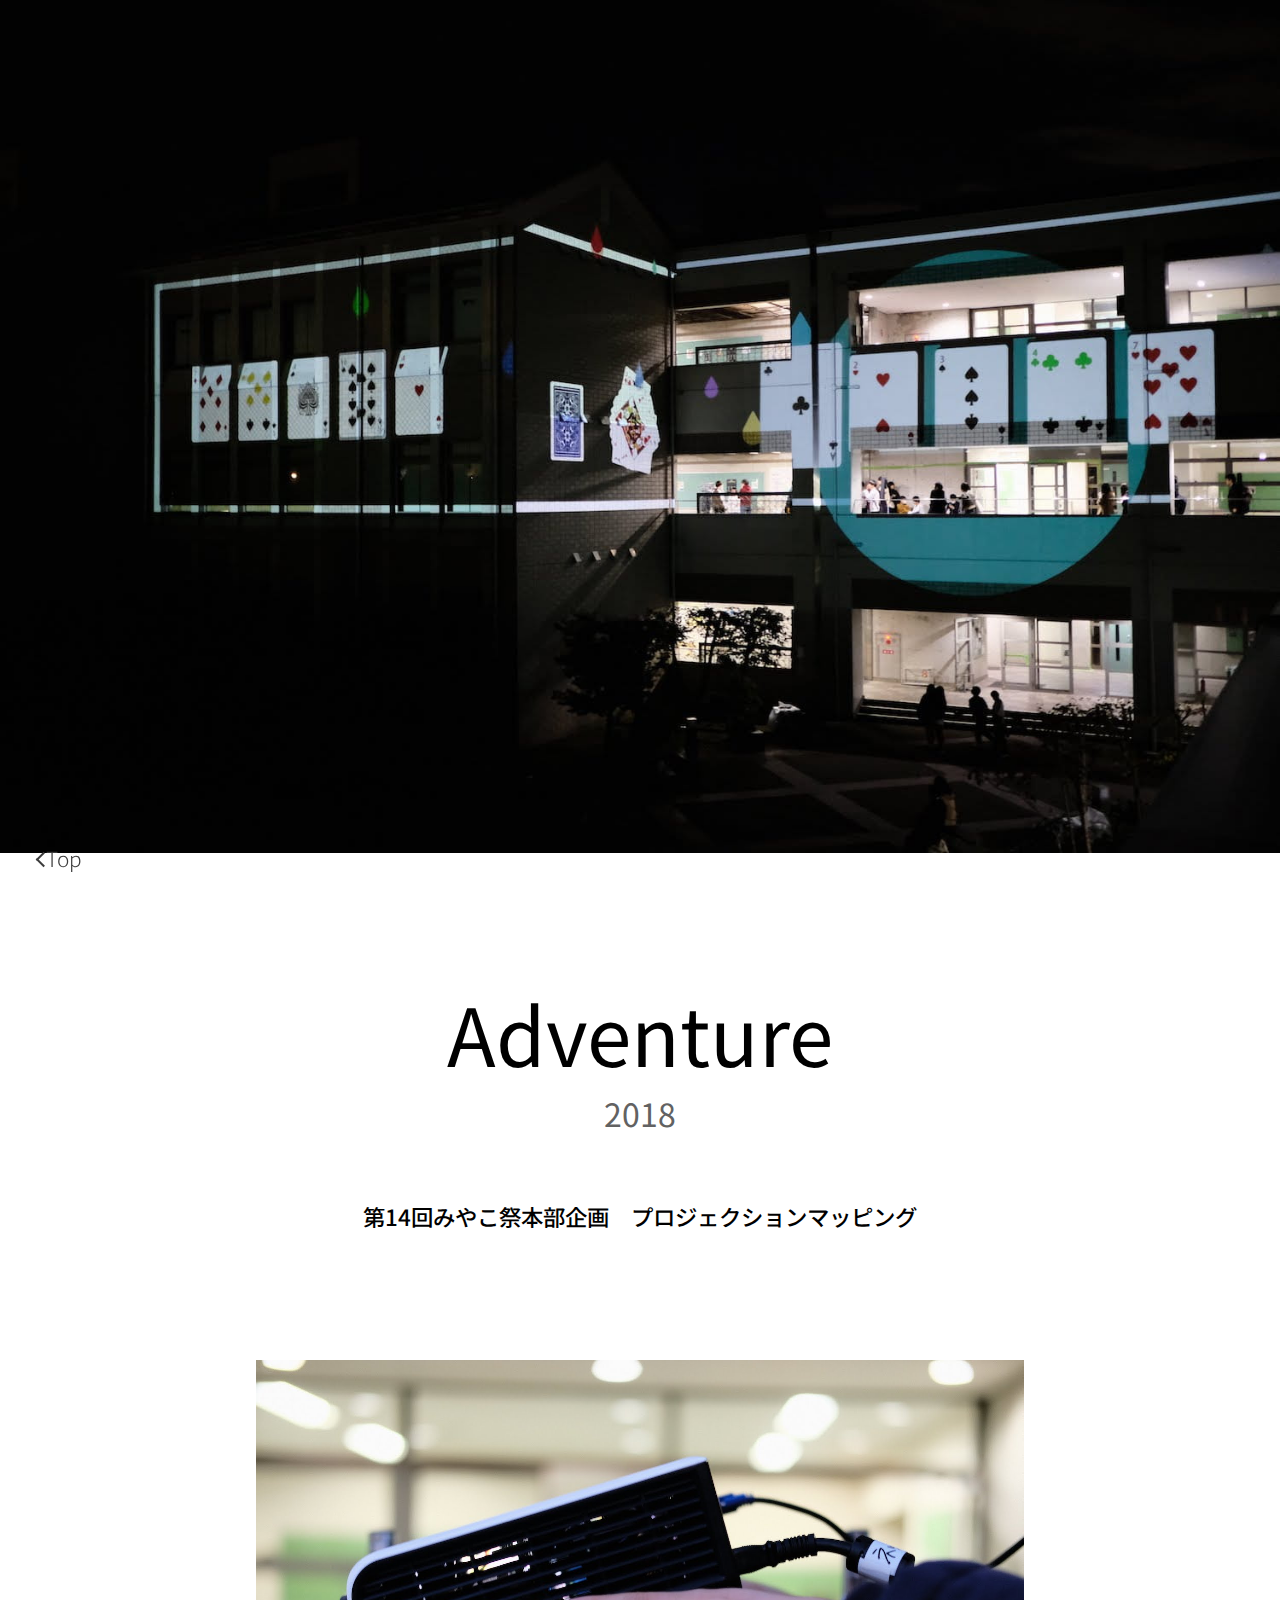
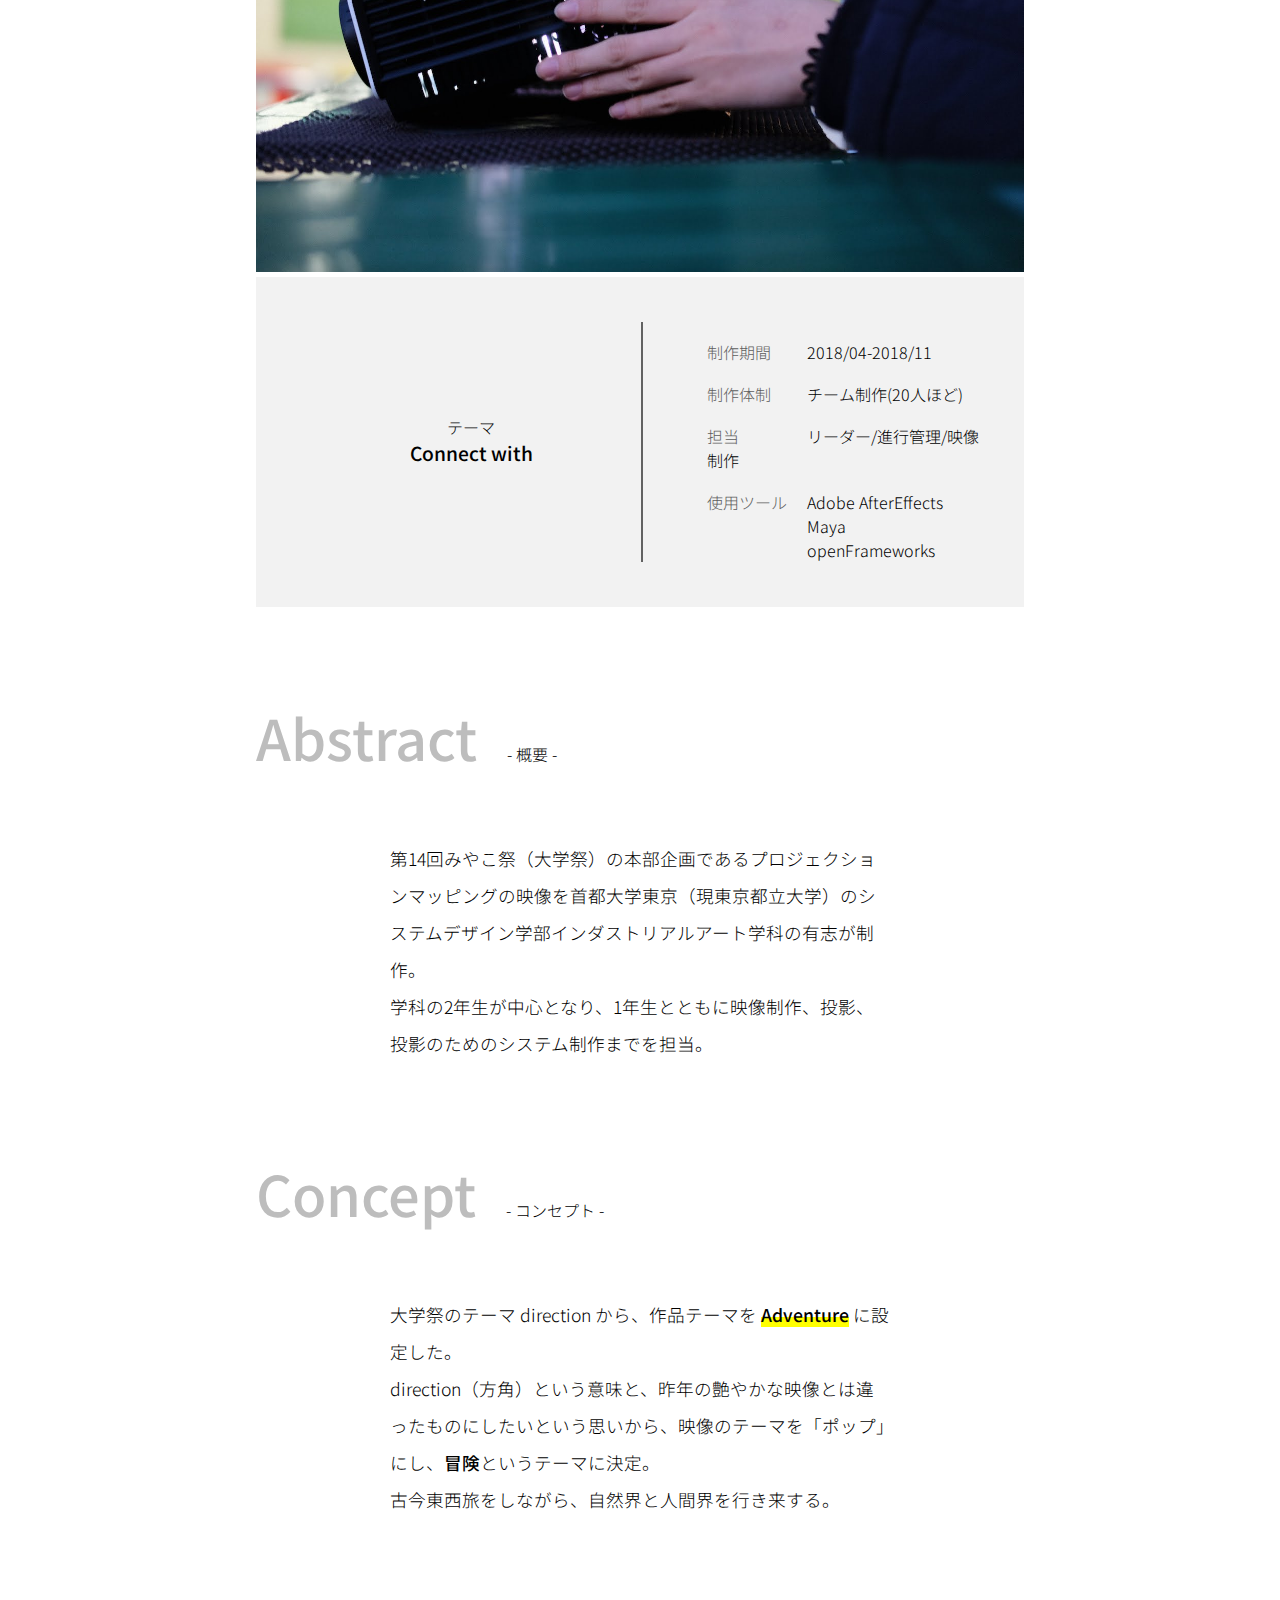
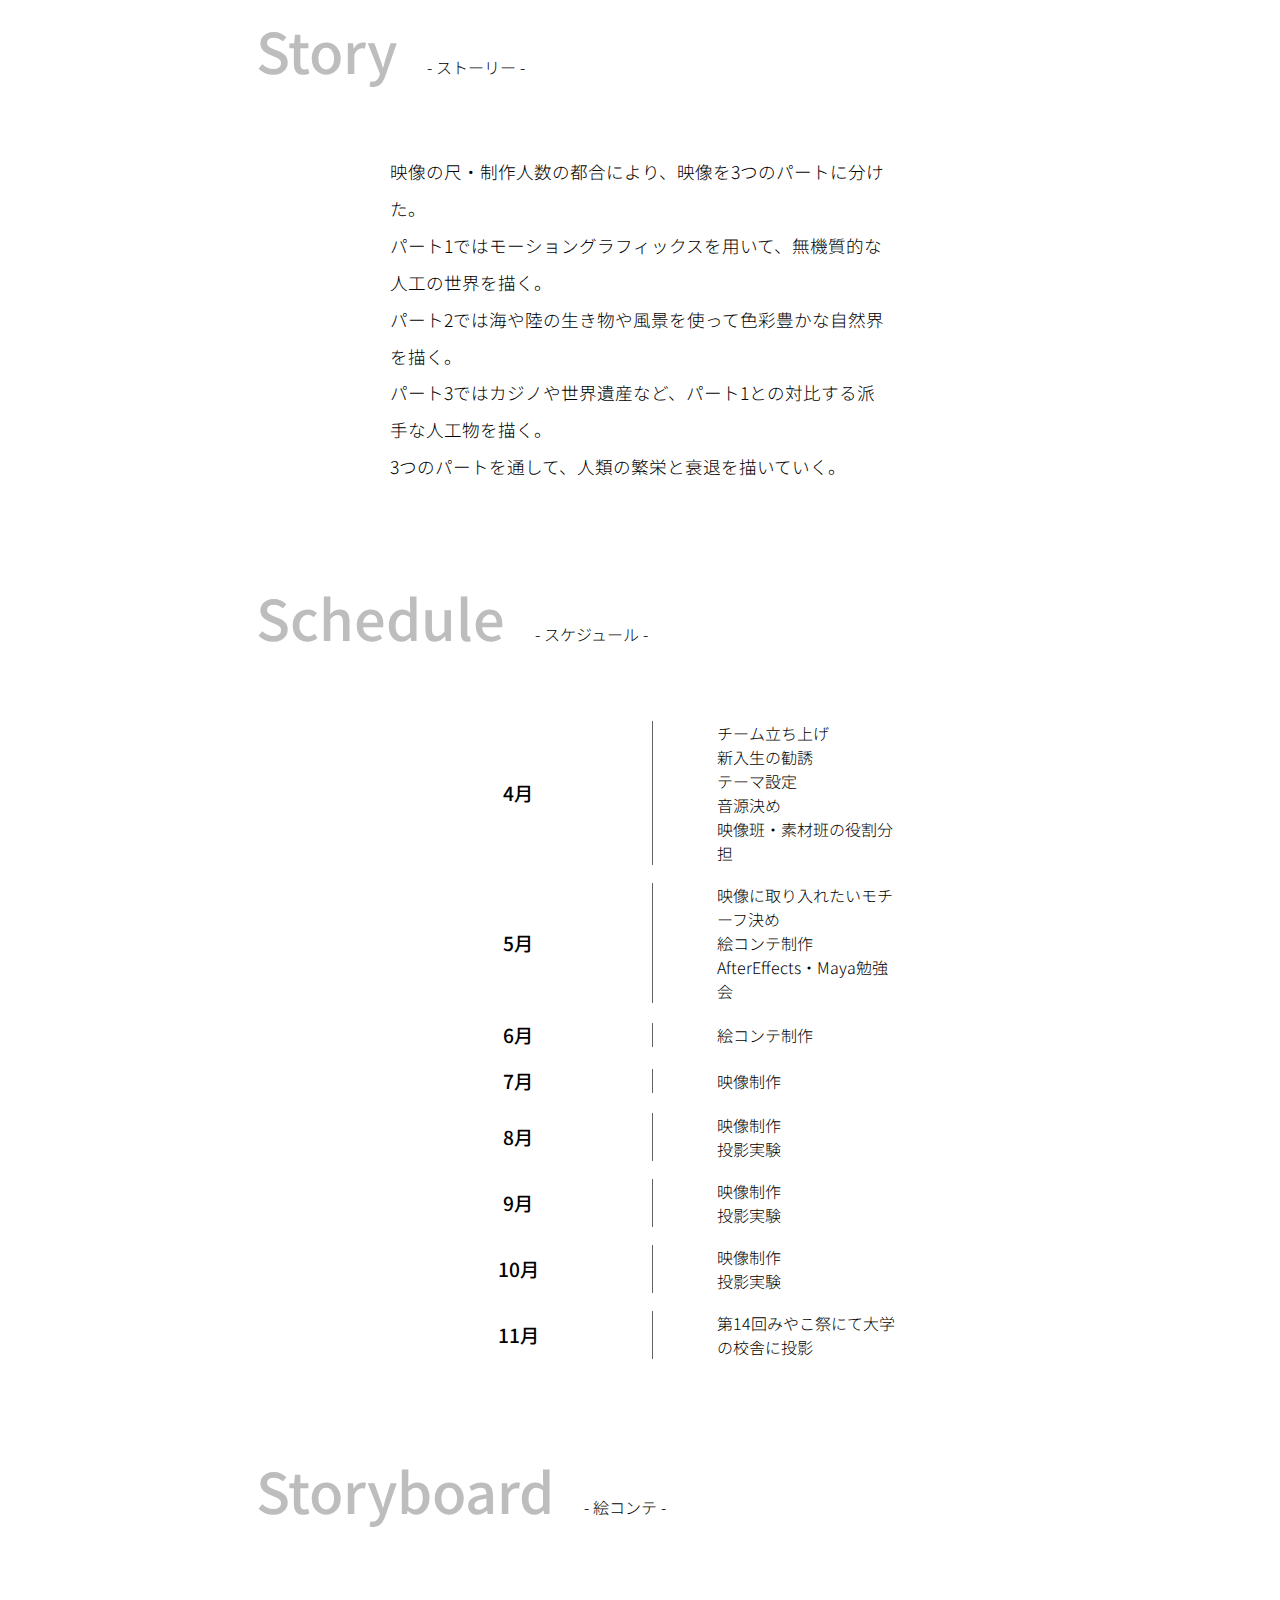
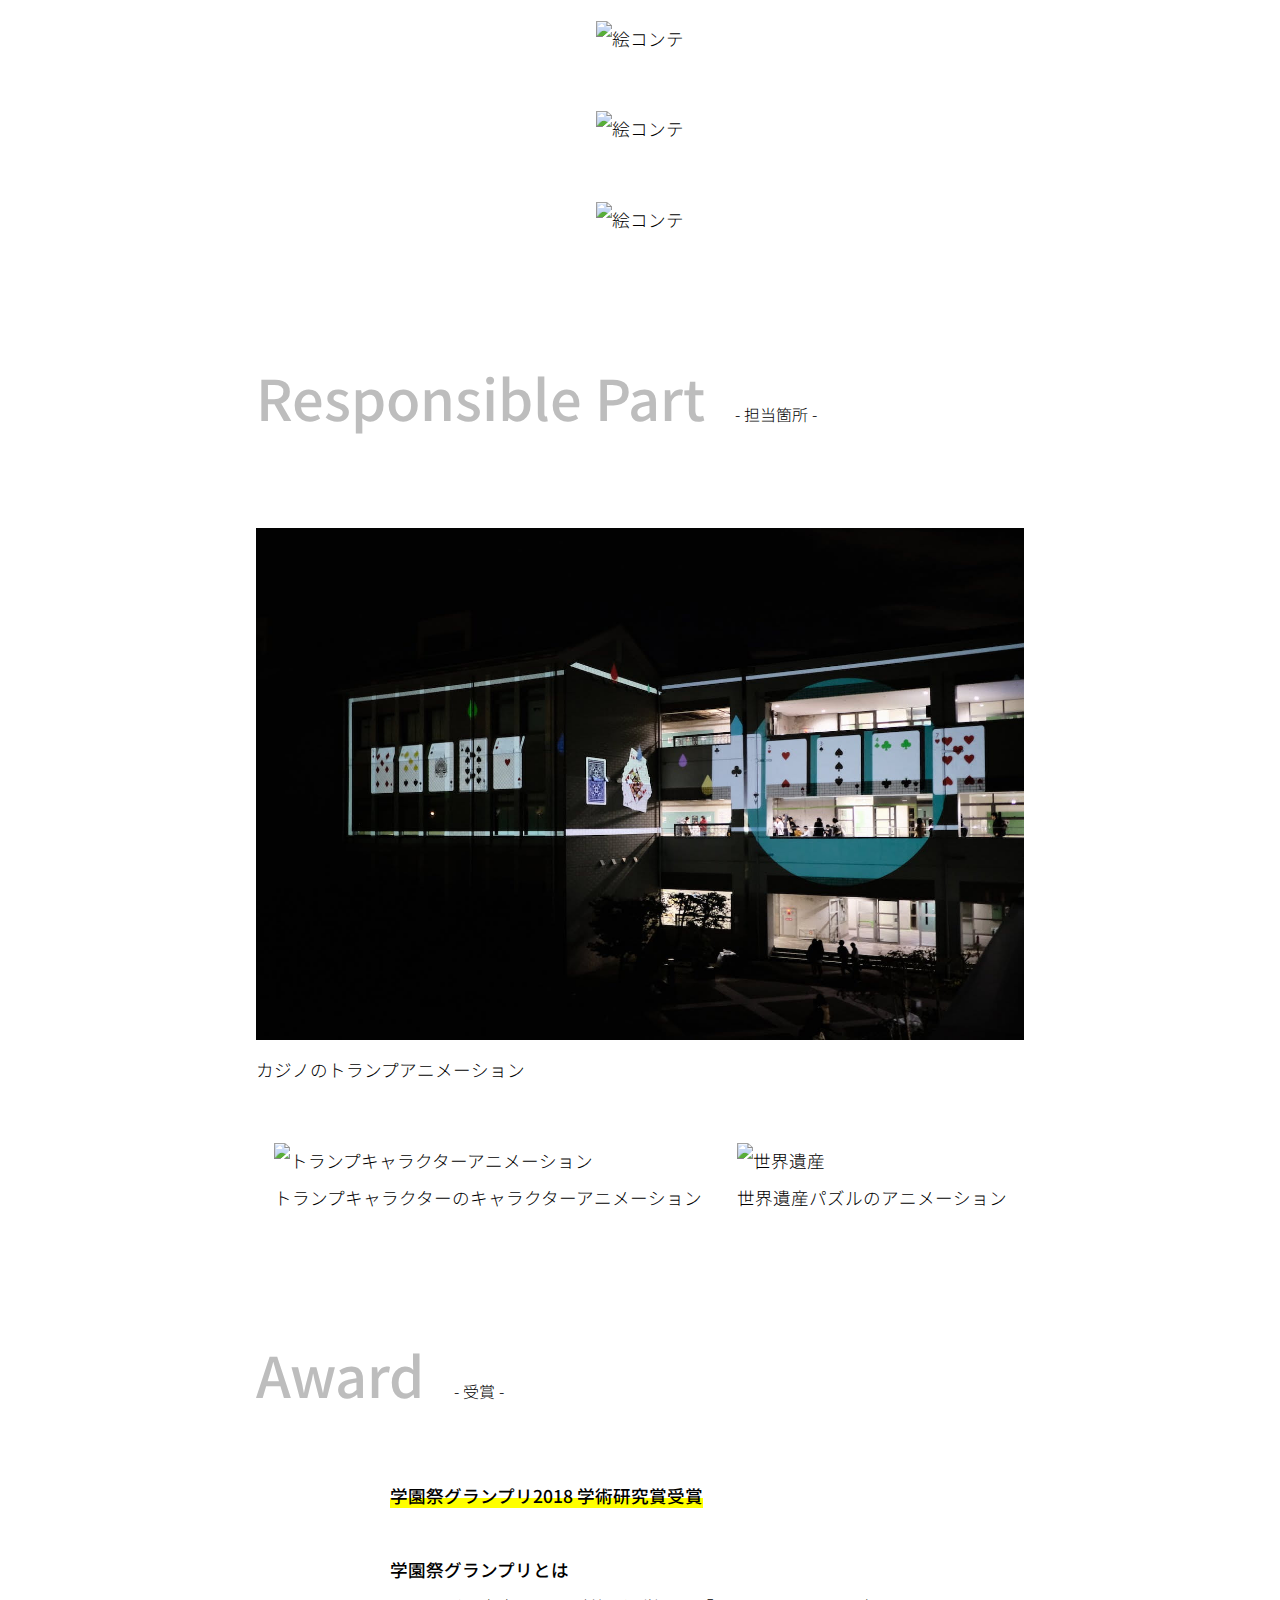
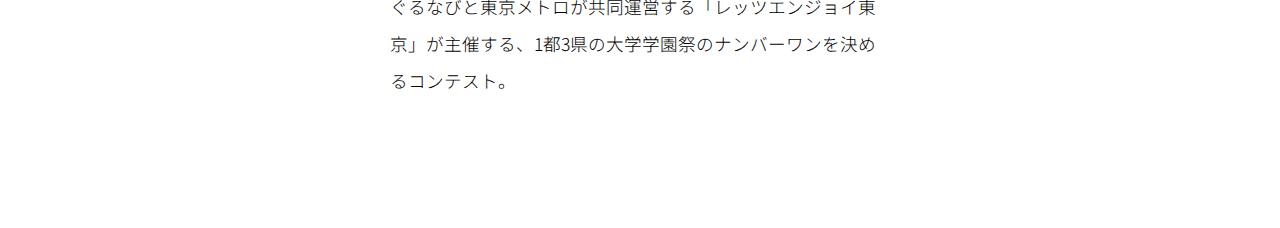
==== commit 666b4fd0: "add some pages" ====
--- a/html/adventure.html
+++ b/html/adventure.html
@@ -191,19 +191,19 @@
             <div class="conte_text main_text">
                 <ul class="col_list">
                     <li class="onecol_container adv_con">
-                        <div class="onecol_image_container">
+                        <div class="right_image_container">
                             <img src="../image/adventure/conte1.jpg" alt="絵コンテ">
                             <!-- <p>Connect with からアイデア出し</p> -->
                         </div>
                     </li>
                     <li class="onecol_container adv_con">
-                        <div class="onecol_image_container">
+                        <div class="right_image_container">
                             <img src="../image/adventure/conte2.JPG" alt="絵コンテ">
                             <!-- <p>映像制作においてやりたいこと、やりたくないことを設定</p> -->
                         </div>
                     </li>
                     <li class="onecol_container adv_con">
-                        <div class="onecol_image_container">
+                        <div class="right_image_container">
                             <img src="../image/adventure/conte3.JPG" alt="絵コンテ">
                             <!-- <p>映像ストーリーのアイデア出し</p> -->
                         </div>
@@ -220,19 +220,19 @@
 
                 <ul class="col_list">
                     <li class="onecol_container resp_con">
-                        <div class="onecol_image_container">
+                        <div class="right_image_container">
                             <img src="../image/adventure/SRGB5740-min.JPG" alt="カジノのトランプアニメーション">
                             <p>カジノのトランプアニメーション</p>
                         </div>
                     </li>
                     <li class="onecol_container resp_con">
-                        <div class="onecol_image_container">
+                        <div class="right_image_container">
                             <img src="../image/adventure/part02.jpg" alt="トランプキャラクターアニメーション">
                             <p>トランプキャラクターのキャラクターアニメーション</p>
                         </div>                        
                     </li>
                     <li class="onecol_container resp_con">
-                        <div class="onecol_image_container">
+                        <div class="right_image_container">
                             <img src="../image/adventure/part03.jpg" alt="世界遺産">
                             <p>世界遺産パズルのアニメーション</p>    
                         </div>
@@ -240,6 +240,20 @@
                 </ul>                
             </div>
         </div>
+        <div id="award" class="content">
+            <div class="each_title">
+                <span class="en_title">Award</span>
+                <span class="ja_title">- 受賞 -</span>
+            </div>
+            <div class="award_text main_text text_wrapper">
+                <p>
+                    <span class="under bold">学園祭グランプリ2018 学術研究賞受賞</span><br>
+                    <br>
+                    <span class="bold">学園祭グランプリとは</span><br>
+                    ぐるなびと東京メトロが共同運営する「レッツエンジョイ東京」が主催する、1都3県の大学学園祭のナンバーワンを決めるコンテスト。
+                </p>
+            </div>
+        </div>
     </div>
 
     
--- a/css/works.css
+++ b/css/works.css
@@ -55,7 +55,7 @@
 #title h1 {
     font-weight: 400;
     font-size: 5rem;
-    margin-top: 5vw;
+    margin-top: 9vw;
     margin-bottom: 0;
 }
 #title p {
@@ -65,7 +65,7 @@
 #caption {
     font-weight: 500;
     font-size: 1.4rem;
-    margin: 3vw auto;
+    margin: 5vw auto;
 }
 
 /* inner wrapper */
@@ -194,7 +194,7 @@
 }
 
 /* research */ 
-.twocol_list {
+.col_list {
     display: flex;
     justify-content: center;
     flex-wrap: wrap;
@@ -207,14 +207,24 @@
     width: 40%;
     /* flex: 1; */
 }
-.image_container {
+.middle_image_container {
     position: relative;
     text-align: center;
     font-size: 0.9rem;
     font-weight: 400;
     color: #626262;
-}
-
+    line-height: 1.8rem;
+}
+.threecol_container {
+    margin: 2vh auto;
+    width: 30%;
+}
+.order {
+    text-align: center;
+     font-weight: 500;
+     font-size: 1.5rem;
+     color:#8D67A8;
+}
 /* slide show */
 /* .responsible_text {
     margin: 5vw auto;
@@ -248,22 +258,13 @@
     opacity: 1;
 } */
 
-.onecol_list{
-    display: flex;
-    justify-content: center;
-    align-items: center;
-    flex-wrap: wrap;
-    margin: 0;
-    padding: 0;
-    width: 100%;
-}
 .onecol_container {
     margin: 3vh auto;
     display: flex;
     justify-content: center;
     align-items: center;
 }
-.resp_image_container {
+.onecol_image_container {
     text-align: right;
     font-size: 0.9rem;
     font-weight: 400;
@@ -286,11 +287,11 @@
     padding-bottom: 9vh;
     border-bottom: #626262 2px dashed;
 }
-.system_text_container a{
+.left_text_container a{
     color: #8D67A8;
     font-weight: 400;
 }
-.system_text_container a:hover{
+.left_text_container a:hover{
     color: #bf8be4;
     font-weight: 400;
 }
@@ -322,3 +323,6 @@
     margin-top: -1px;
 }
 
+.adv_con {
+    width: 90%;
+}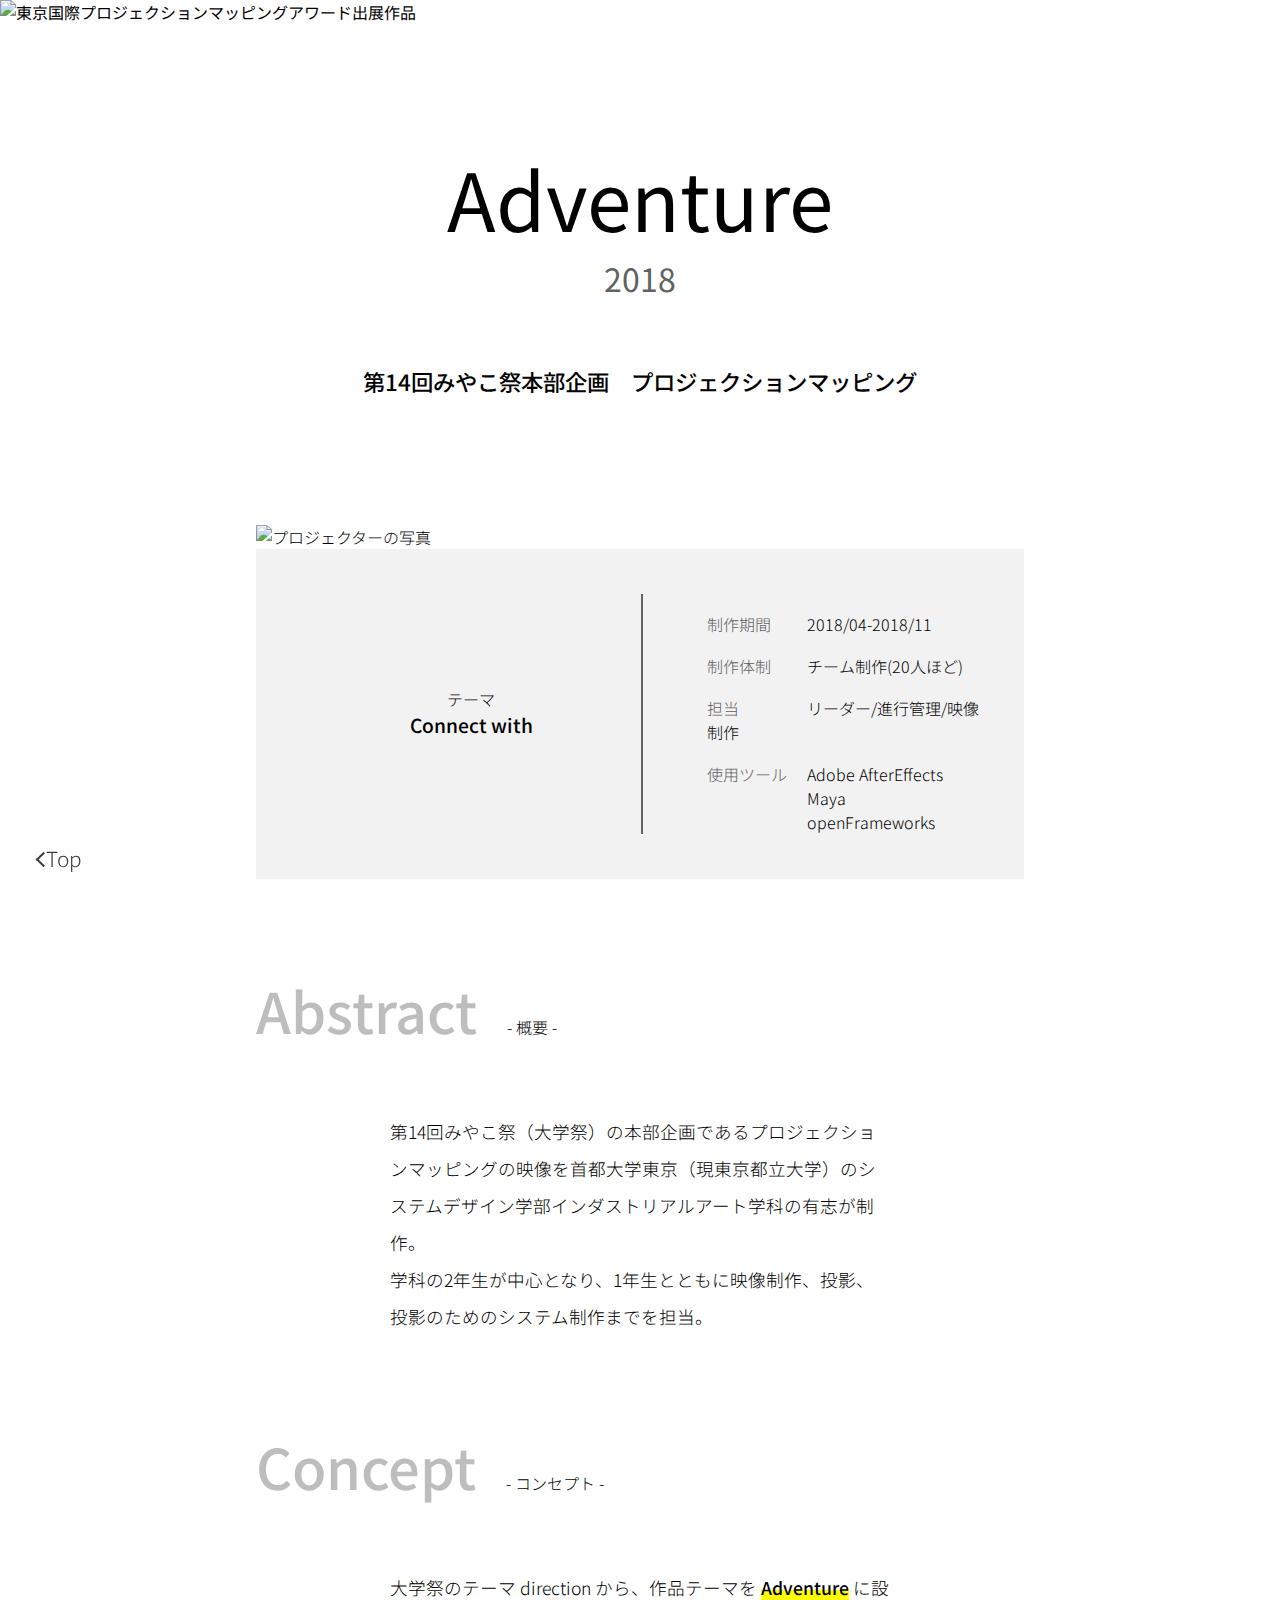
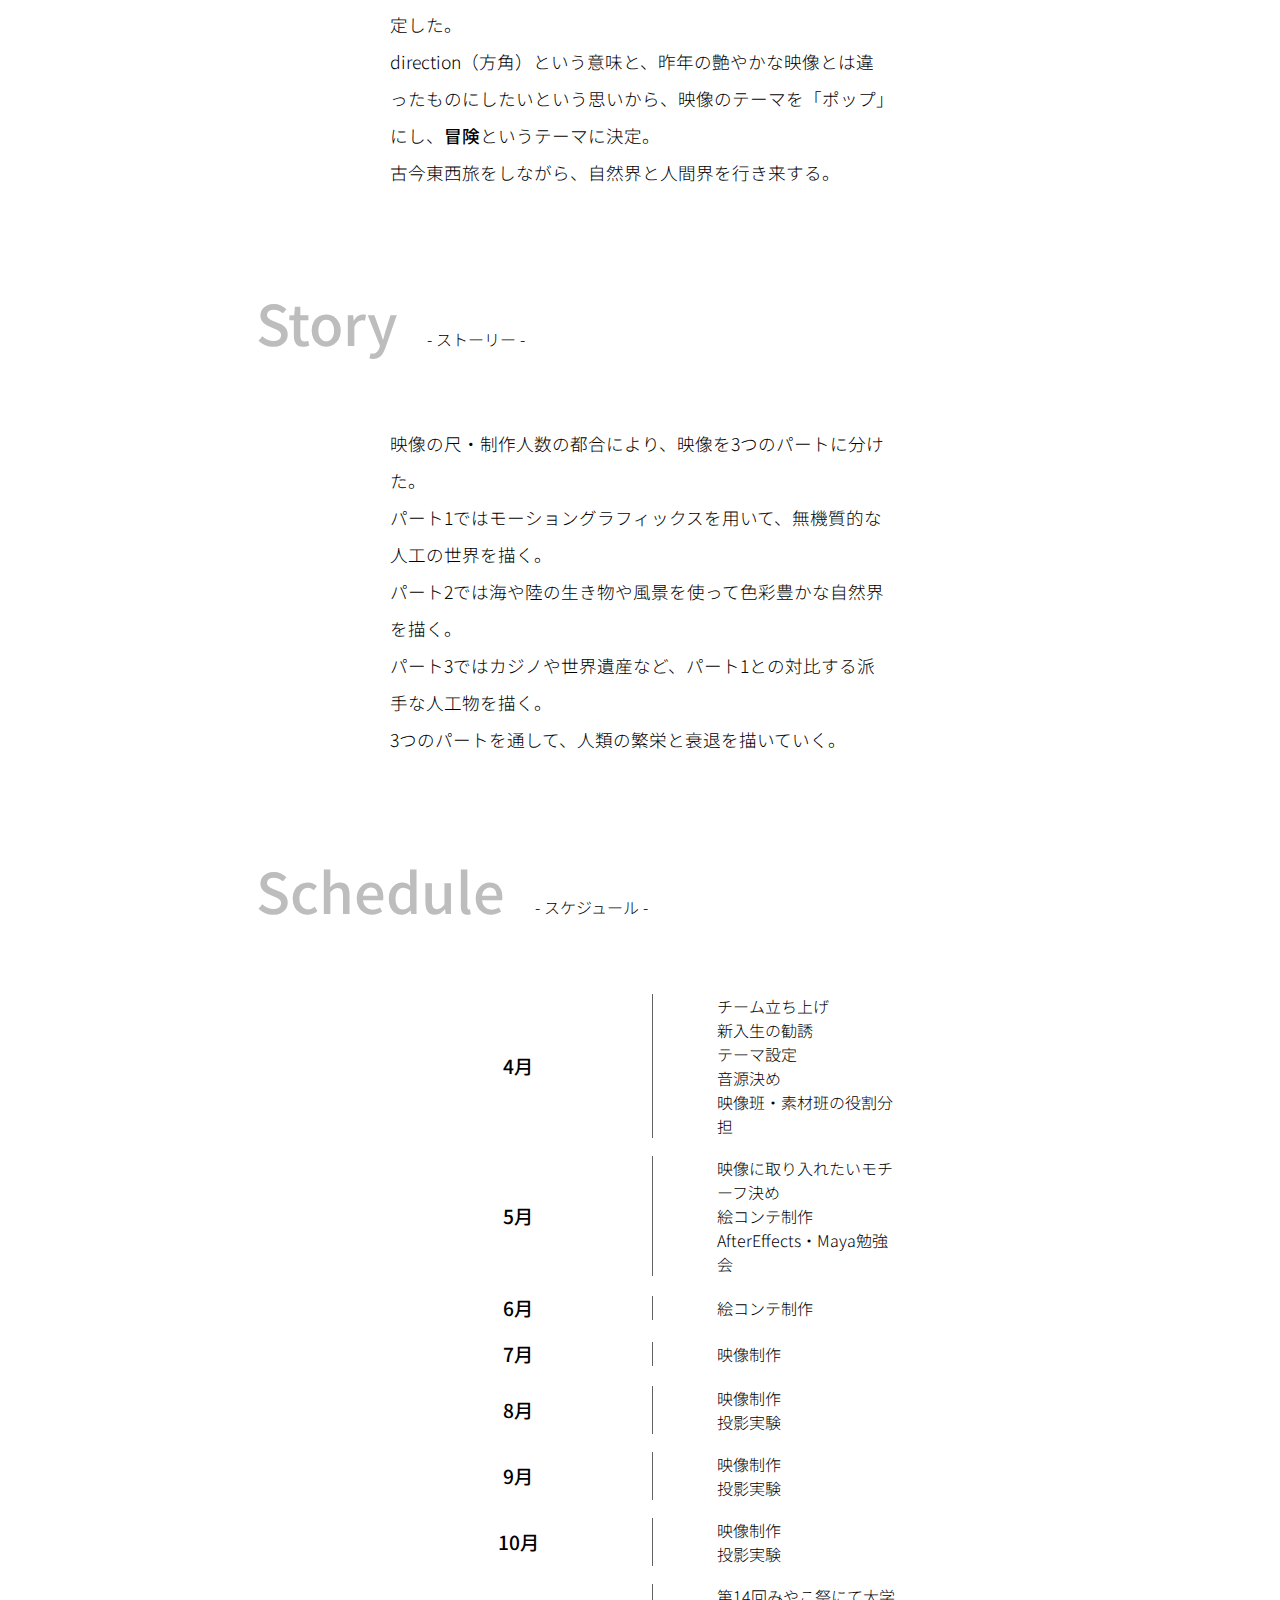
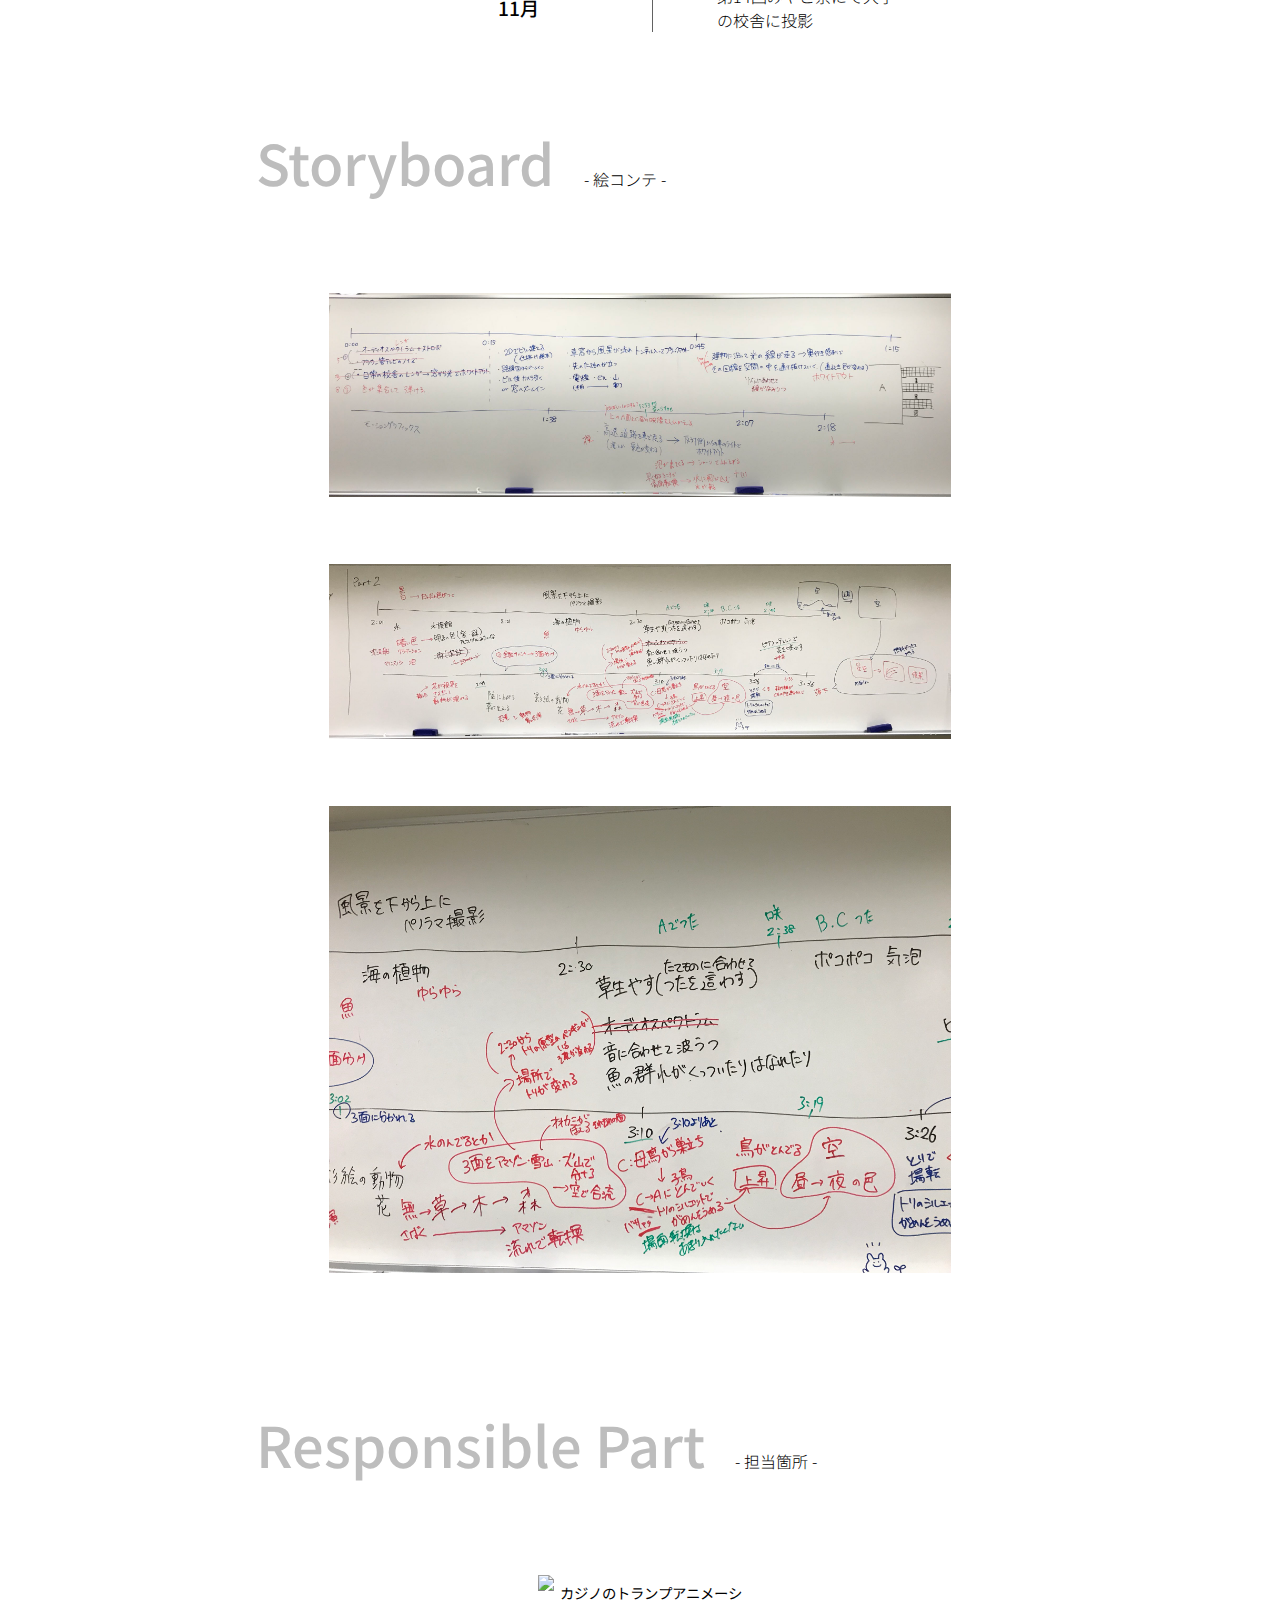
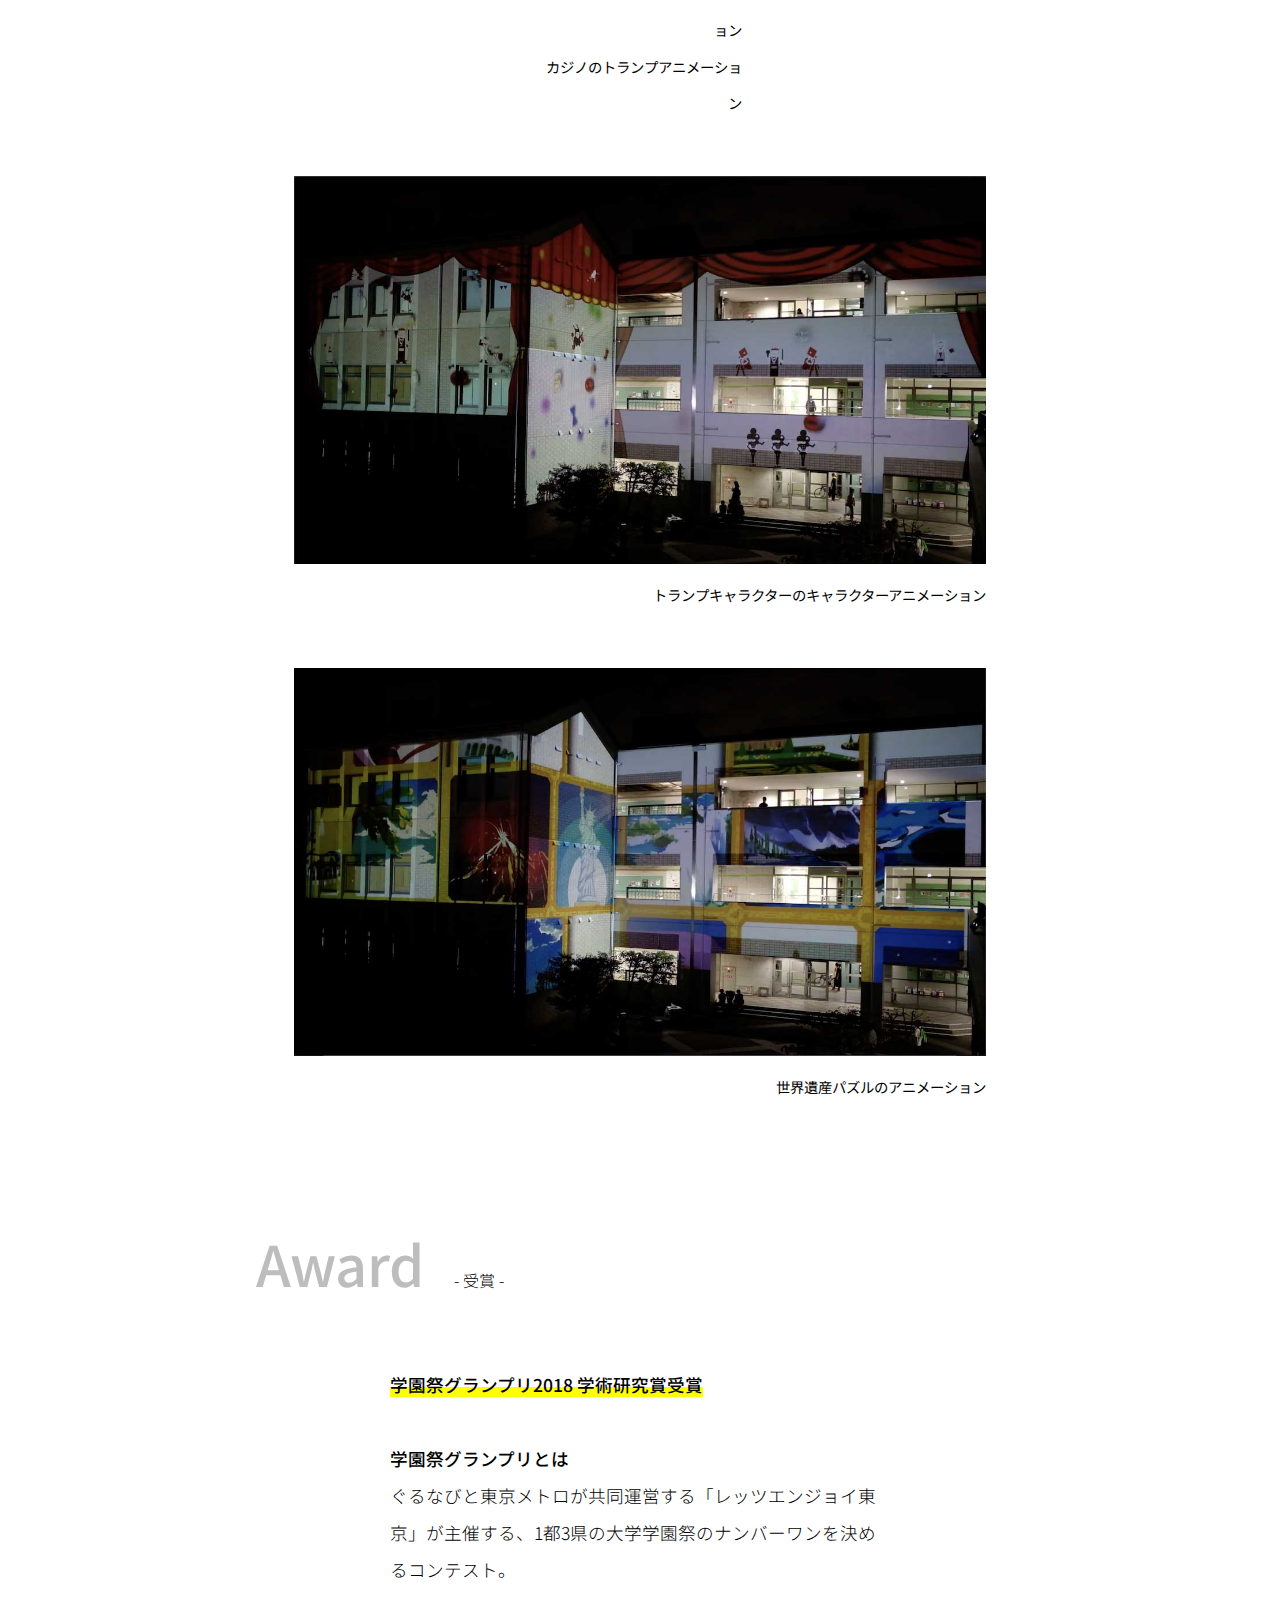
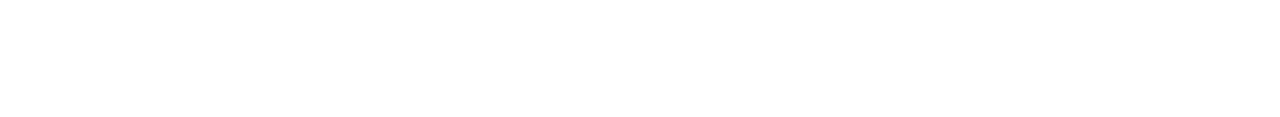
==== commit fd3fb3cd: "update adventure page" ====
--- a/html/adventure.html
+++ b/html/adventure.html
@@ -24,7 +24,7 @@
         </a>
     </div>
     <div id="top">
-        <img src="../image/adventure/SRGB5740-min.JPG" alt="東京国際プロジェクションマッピングアワード出展作品">
+        <img src="../image/adventure/part01.JPG" alt="東京国際プロジェクションマッピングアワード出展作品">
     </div>
     <div id="title">
         <h1>Adventure</h1>
@@ -36,7 +36,7 @@
     <div class="inner_wrapper">
 
         <div class="image2">
-            <img src="../image/adventure/SRGB5811-min.JPG" alt="プロジェクターの写真"
+            <img src="../image/adventure/projector.JPG" alt="プロジェクターの写真">
         </div>
         <div id="explanation">
             <div id="theme">
@@ -193,19 +193,16 @@
                     <li class="onecol_container adv_con">
                         <div class="right_image_container">
                             <img src="../image/adventure/conte1.jpg" alt="絵コンテ">
-                            <!-- <p>Connect with からアイデア出し</p> -->
                         </div>
                     </li>
                     <li class="onecol_container adv_con">
                         <div class="right_image_container">
-                            <img src="../image/adventure/conte2.JPG" alt="絵コンテ">
-                            <!-- <p>映像制作においてやりたいこと、やりたくないことを設定</p> -->
+                            <img src="../image/adventure/conte2.JPG" alt="絵コンテ">                            <!-- <p>映像制作においてやりたいこと、やりたくないことを設定</p> -->
                         </div>
                     </li>
                     <li class="onecol_container adv_con">
                         <div class="right_image_container">
                             <img src="../image/adventure/conte3.JPG" alt="絵コンテ">
-                            <!-- <p>映像ストーリーのアイデア出し</p> -->
                         </div>
                     </li>
                 </ul>
@@ -221,7 +218,7 @@
                 <ul class="col_list">
                     <li class="onecol_container resp_con">
                         <div class="right_image_container">
-                            <img src="../image/adventure/SRGB5740-min.JPG" alt="カジノのトランプアニメーション">
+                            <img src="../image/adventure/part01.JPG" alt="カジノのトランプアニメーション">
                             <p>カジノのトランプアニメーション</p>
                         </div>
                     </li>
--- a/css/works.css
+++ b/css/works.css
@@ -163,9 +163,16 @@
 .bold {
     font-weight: 500;
 }
+
+/* schedule */
 .schedule_text {
     text-align: center;
     padding: 0 10vw;
+    margin: 5vw auto;
+}
+.shops_text {
+    text-align: left;
+    padding: 0 12vw;
     margin: 5vw auto;
 }
 .schedule_item {
@@ -181,16 +188,18 @@
     /* font-weight: 400; */
     margin-top: 10vh;
 }
-.month {
+.month, .shop {
     flex: 3;
     font-weight: 500;
     font-size: 1.2rem;
 }
-.what_did {
+.what_did, .station {
     flex: 2;
-    border-left: #626262 1px solid;
     text-align: left;
     padding-left: 5vw;
+}
+.what_did {
+    border-left: #626262 1px solid;
 }
 
 /* research */ 
@@ -225,38 +234,6 @@
      font-size: 1.5rem;
      color:#8D67A8;
 }
-/* slide show */
-/* .responsible_text {
-    margin: 5vw auto;
-}
-.swiper {
-    width: 90%;
-    height: 100%;
-}
-.swiper-slide {
-    display: flex;
-    justify-content: center;
-    align-items: center;
-}
-.swiper-slide img {
-    display: block;
-    width: 100%;
-    height: 100%;
-    object-fit: cover;
-}
-.swiper-slide p {
-    color: #626262;
-    font-weight: 400;
-    margin: 2vh;
-}
-.swiper-pagination-bullet {
-    background: #fff;
-    opacity: 0.5;
-}
-.swiper-pagination-bullet-active {
-    background: #42AAC7;
-    opacity: 1;
-} */
 
 .onecol_container {
     margin: 3vh auto;
@@ -264,7 +241,7 @@
     justify-content: center;
     align-items: center;
 }
-.onecol_image_container {
+.right_image_container {
     text-align: right;
     font-size: 0.9rem;
     font-weight: 400;
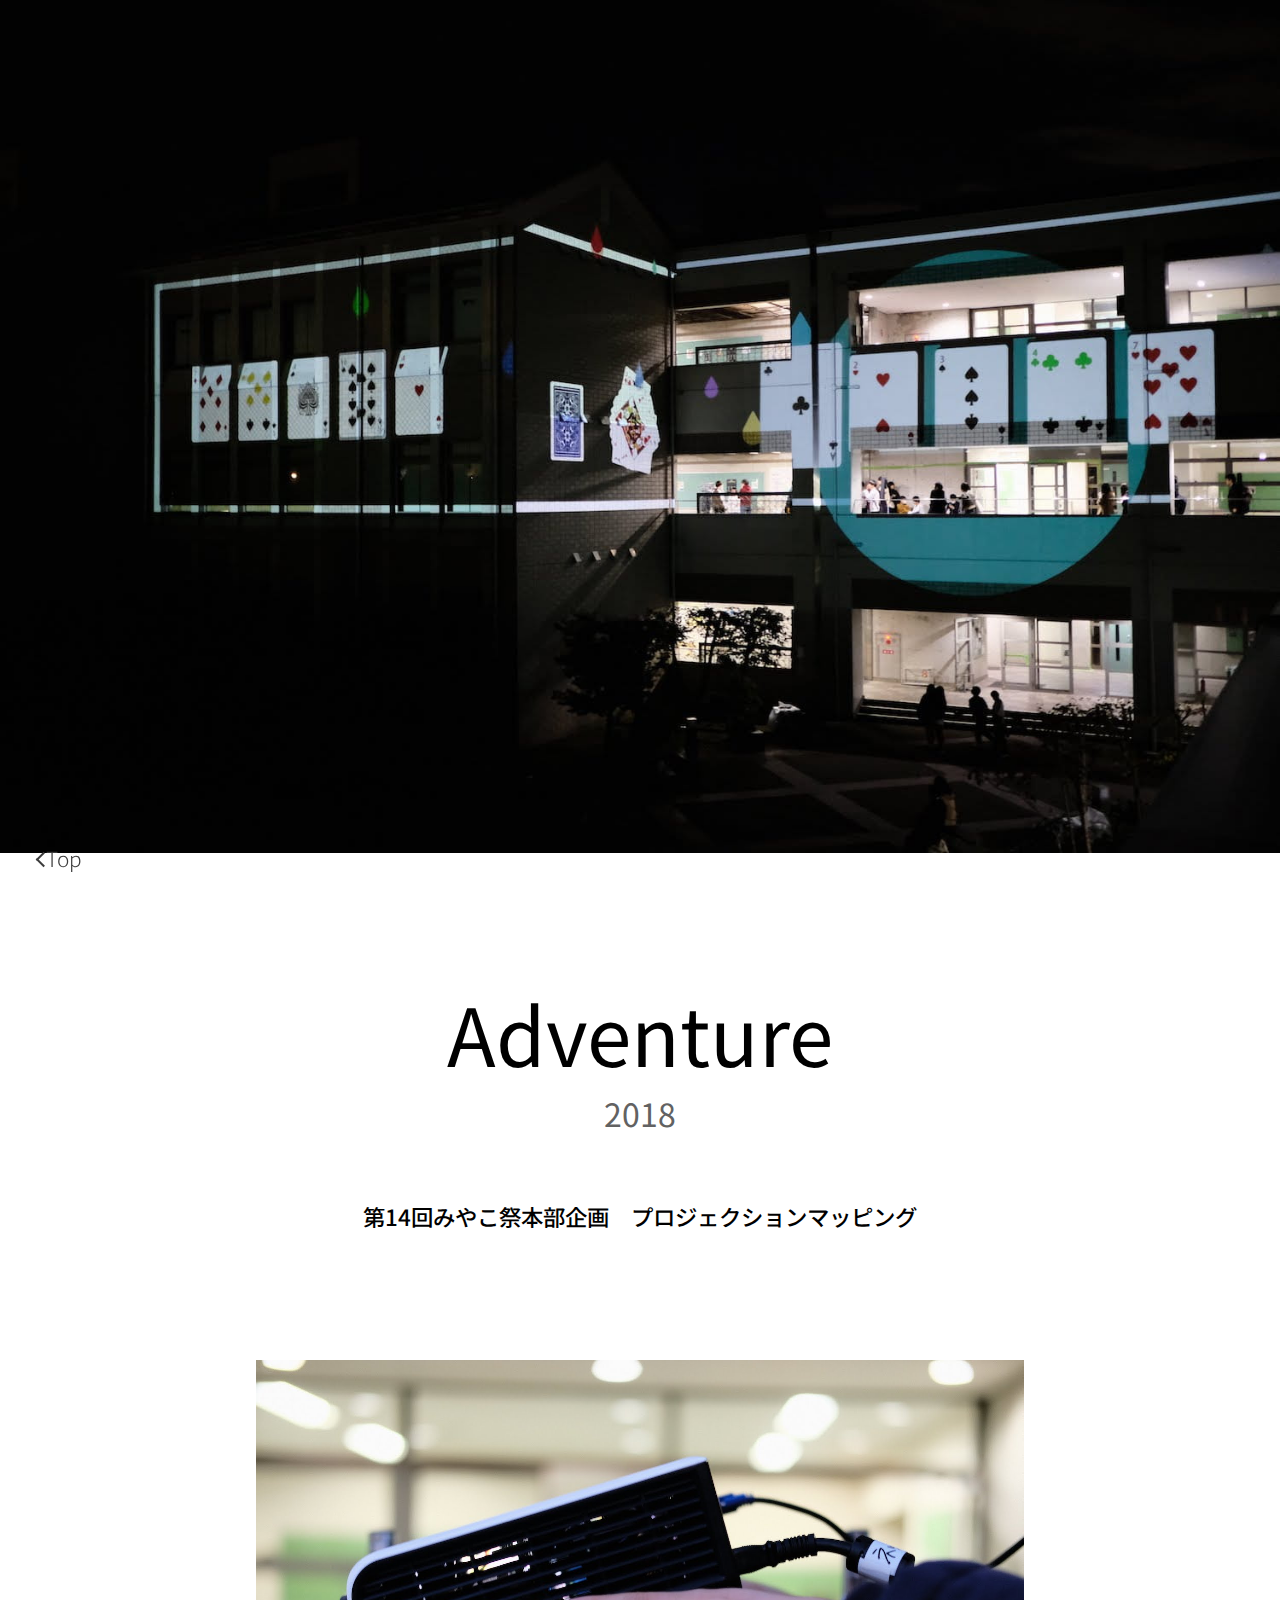
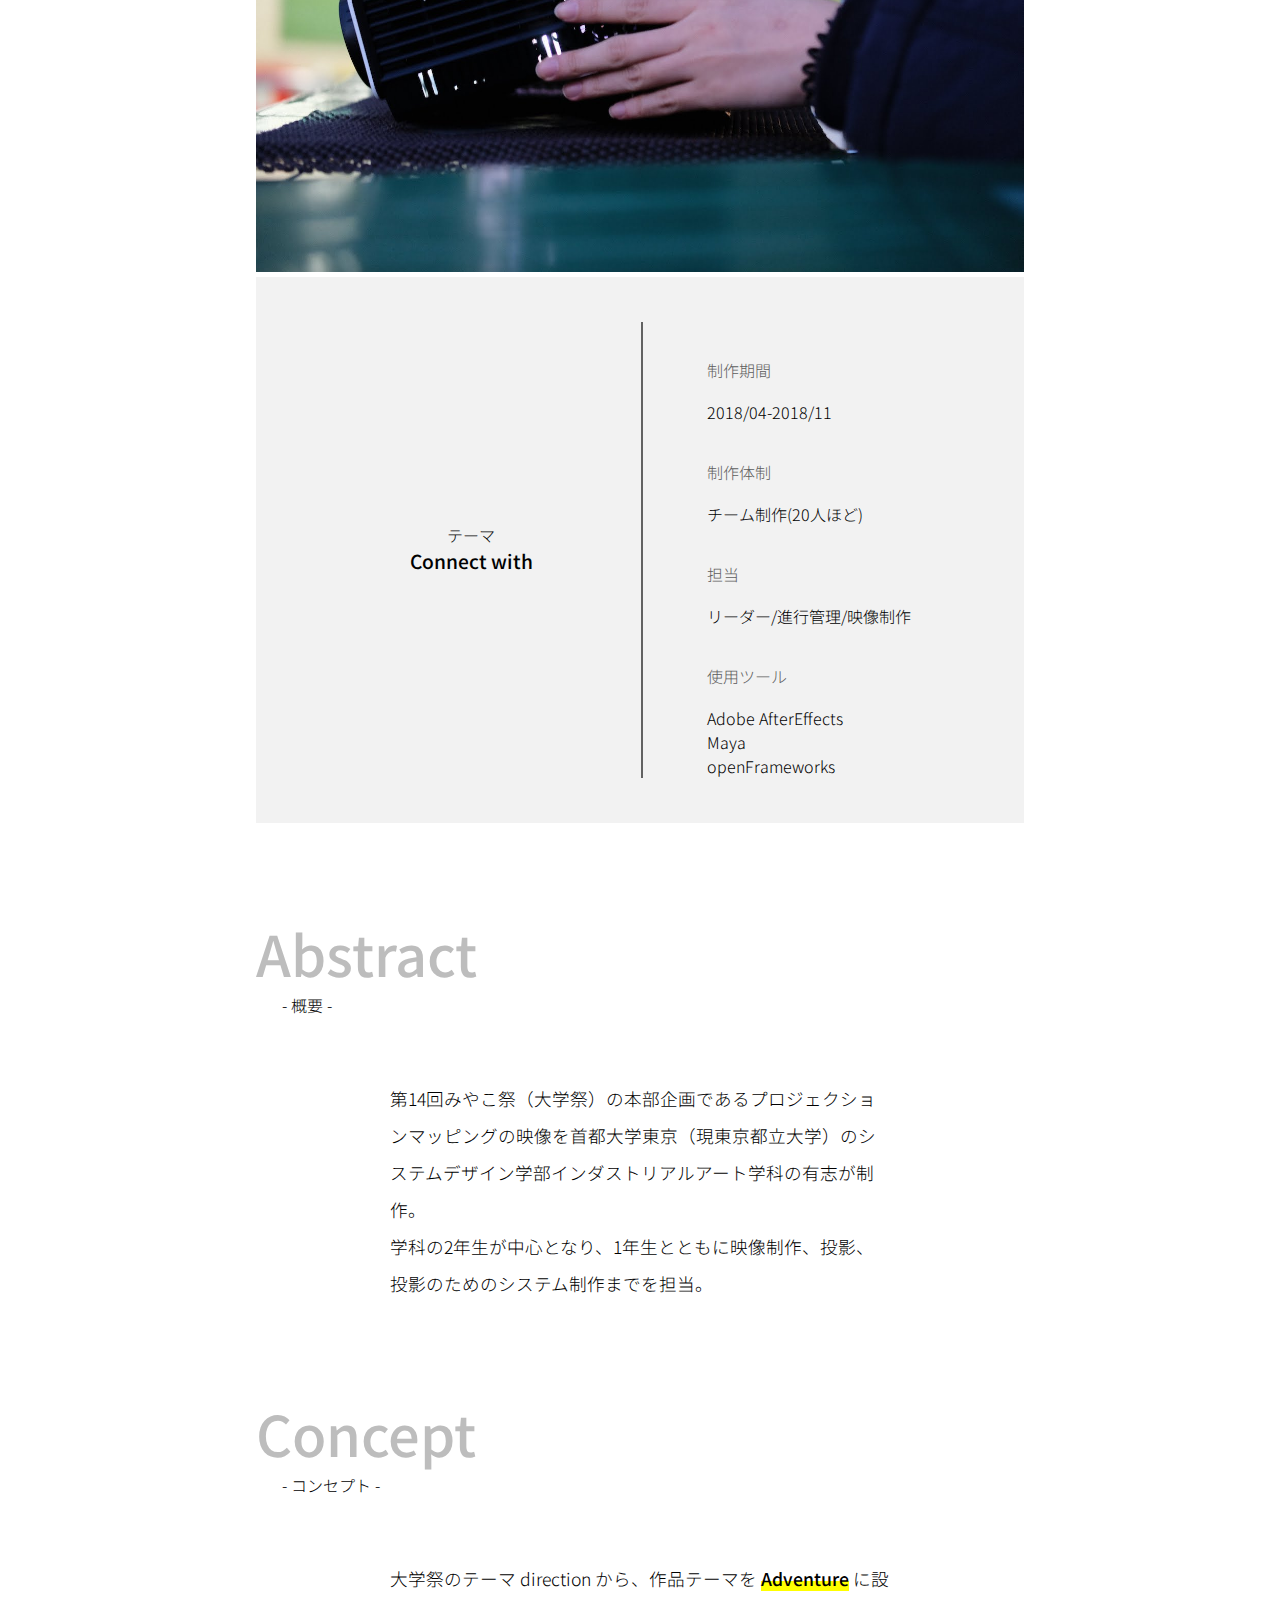
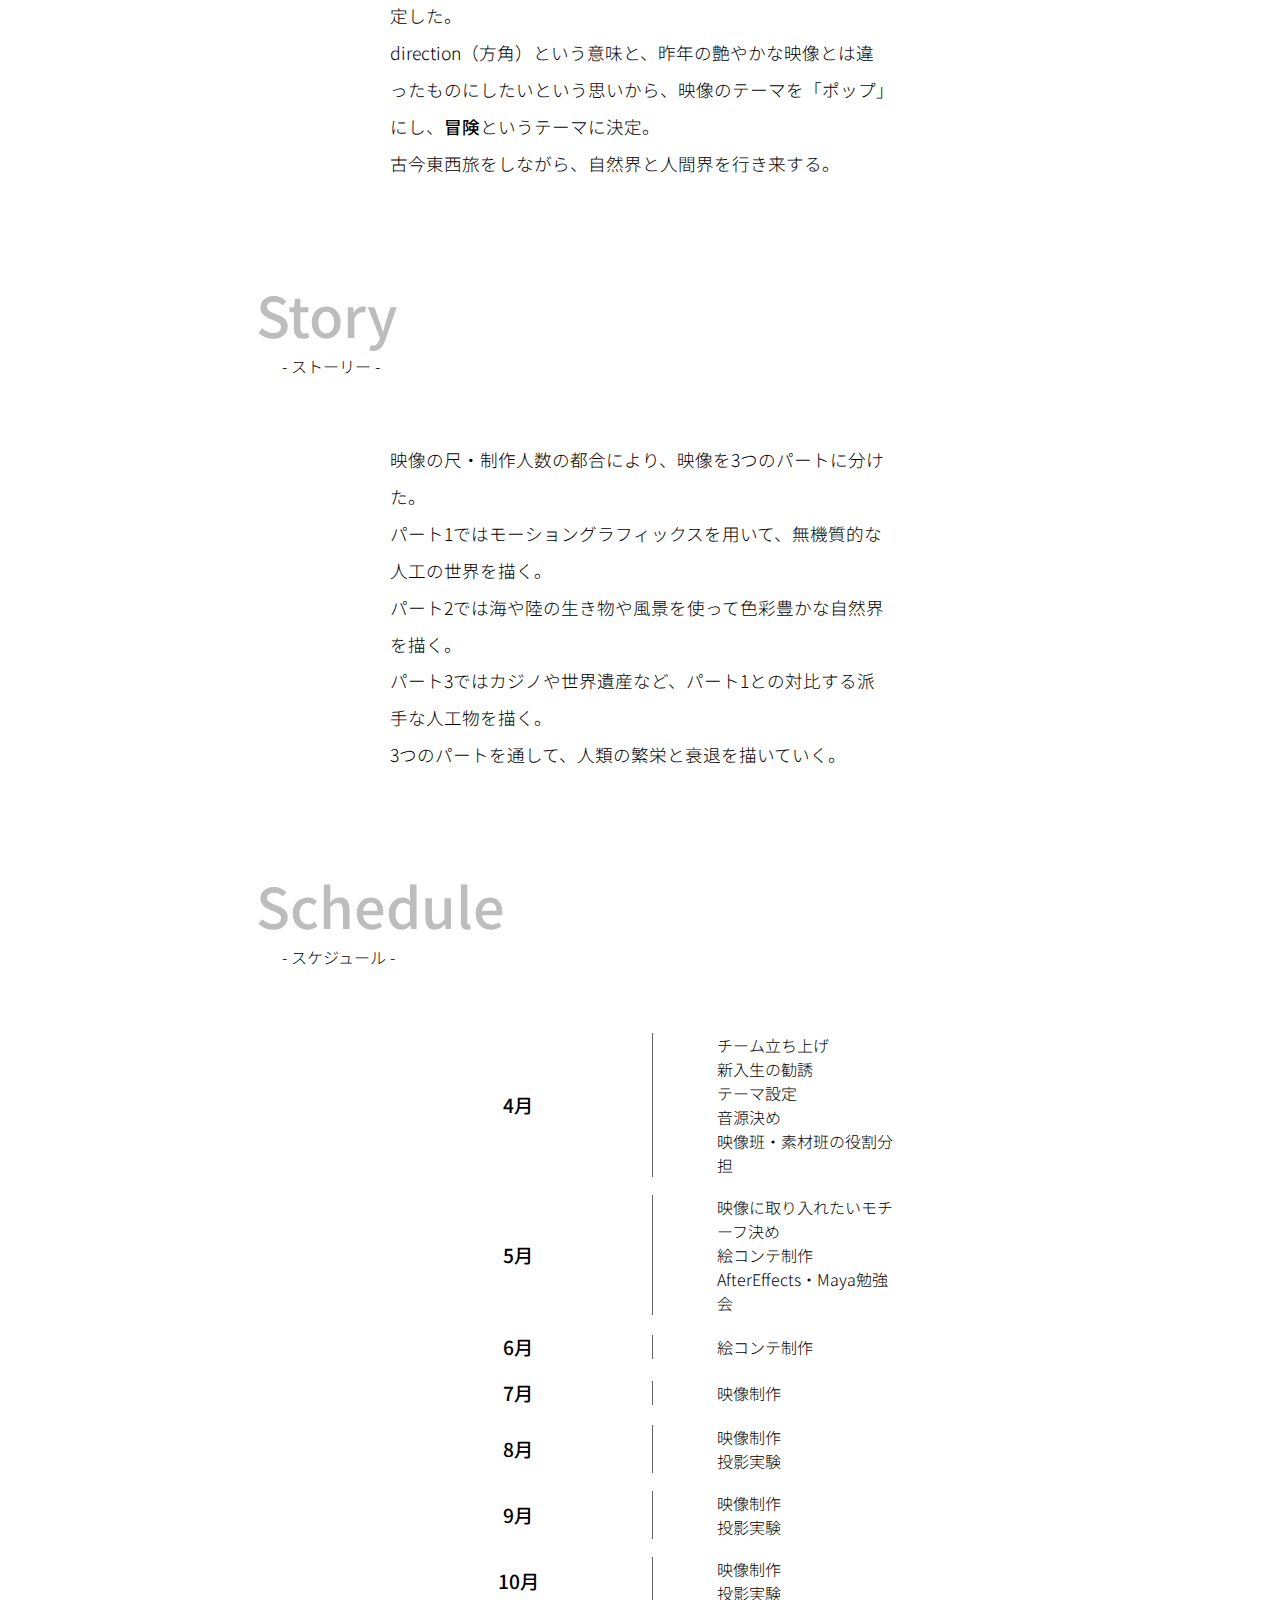
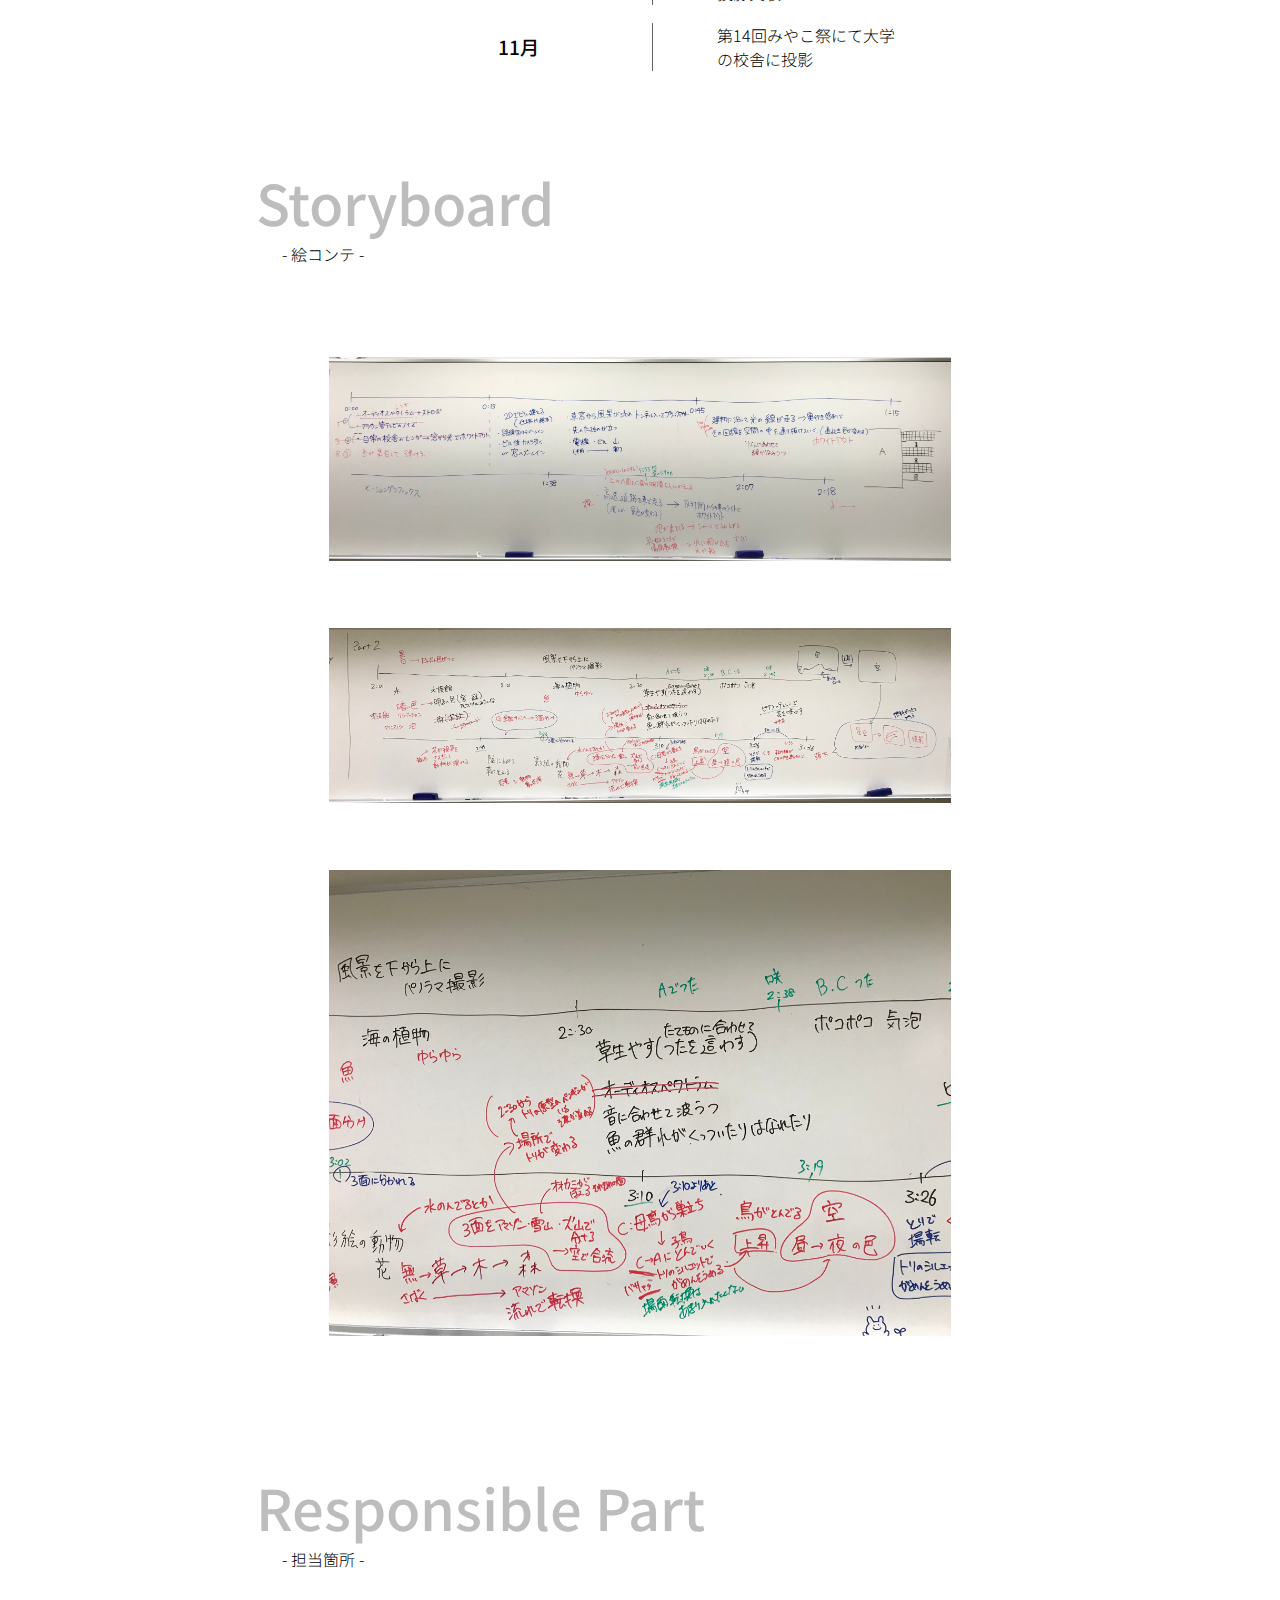
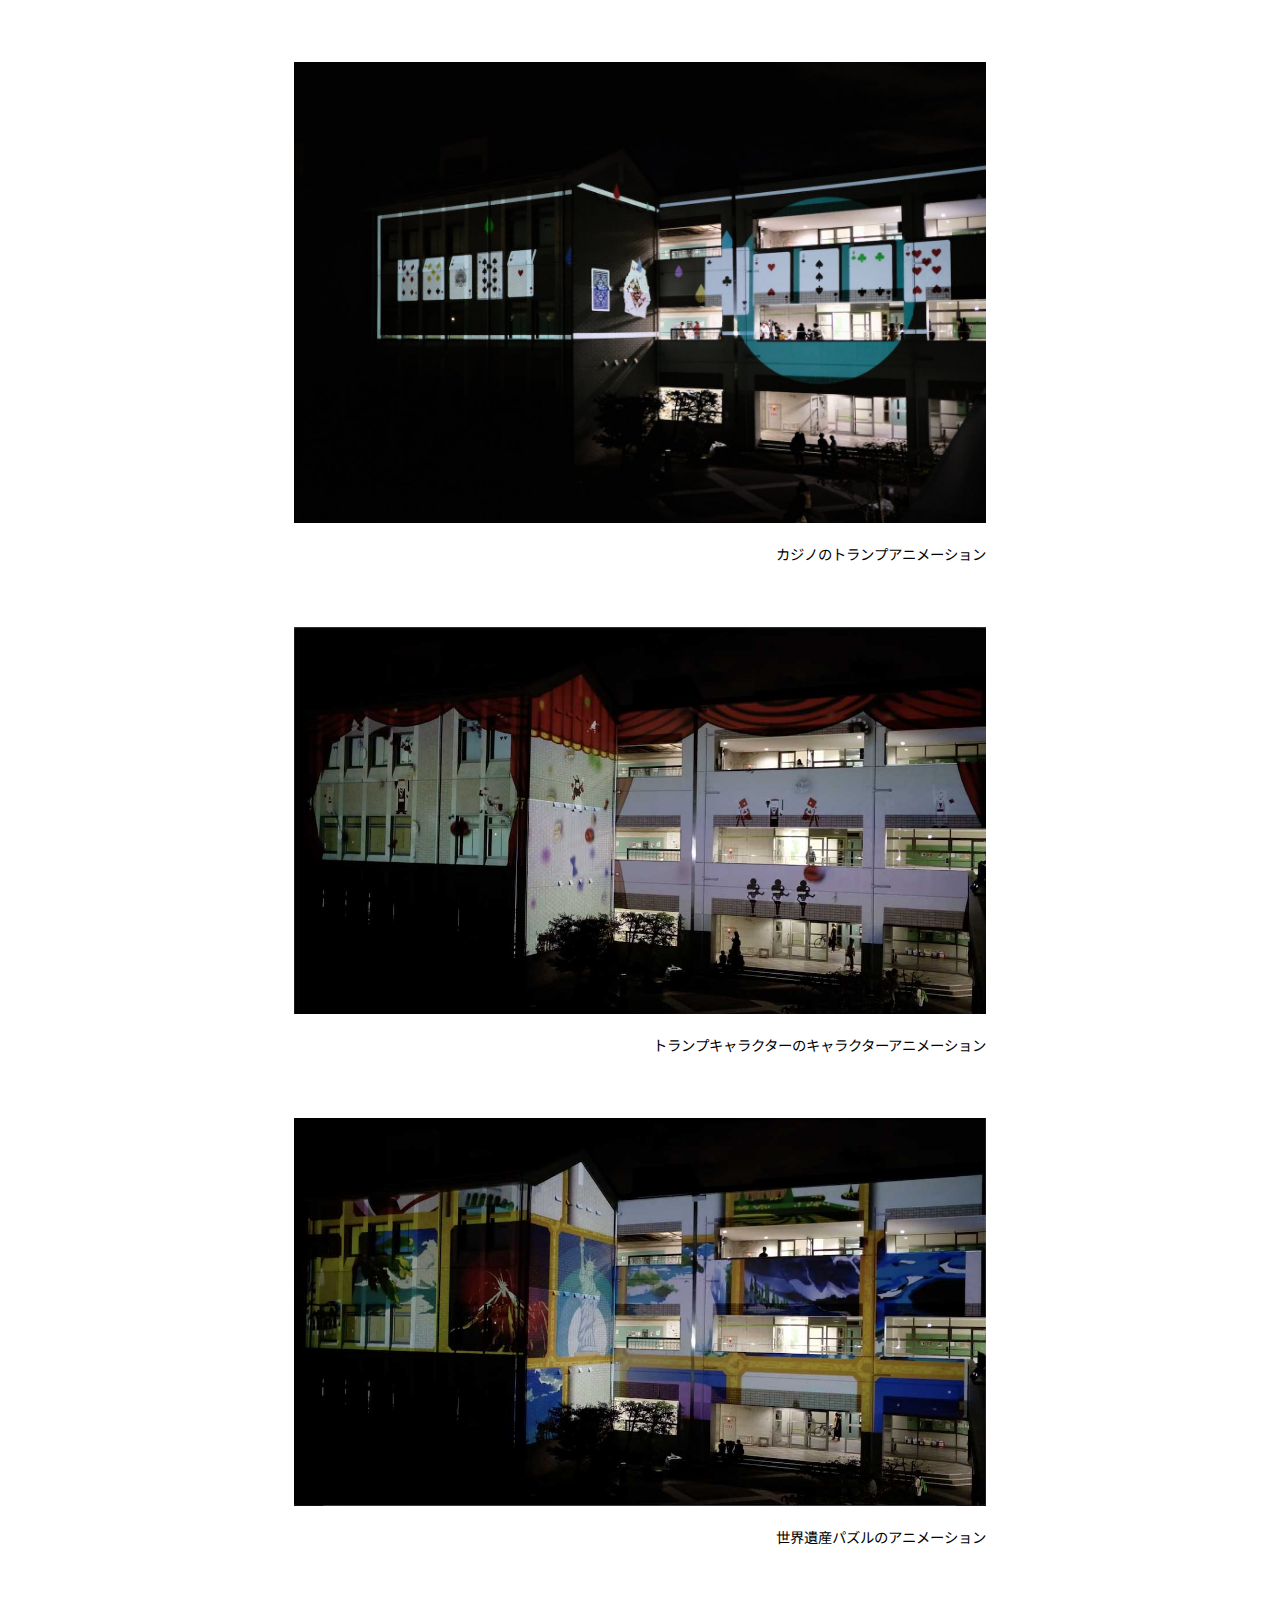
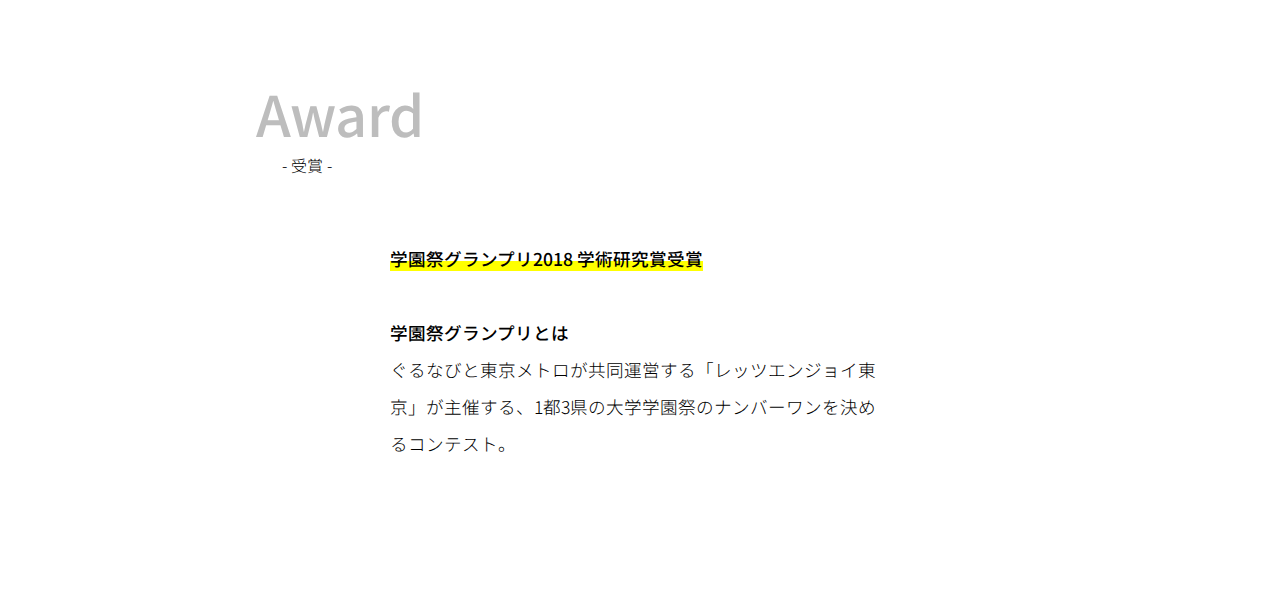
==== commit 85c0ee5b: "add responsive function" ====
--- a/html/adventure.html
+++ b/html/adventure.html
@@ -46,25 +46,47 @@
                 </div>
             </div>
             <div id="exp_detail">
-                <div>
-                    <span class="midashi">制作期間</span>2018/04-2018/11
-                </div>
-                <div>
-                    <span class="midashi">制作体制</span>チーム制作(20人ほど)
-                </div>
-                <div>
-                    <span class="midashi">担当</span>リーダー/進行管理/映像制作
-                </div>
-                <div>
-                    <span class="midashi">使用ツール</span>Adobe AfterEffects<br>
-                    <span class="midashi"></span>Maya<br>
-                    <span class="midashi"></span>openFrameworks
-                </div>
-            </div>
+                <div class="exp_item">
+                    <div class="midashi">
+                        <p>制作期間</p>
+                    </div>
+                    <div class="info">
+                        <p>2018/04-2018/11</p>
+                    </div>
+                </div>
+                <div class="exp_item">
+                    <div class="midashi">
+                        <p>制作体制</p>
+                    </div>
+                    <div class="info">
+                        <p>チーム制作(20人ほど)</p>
+                    </div>
+                </div>
+                <div class="exp_item">
+                    <div class="midashi">
+                        <p>担当</p>
+                    </div>
+                    <div class="info">
+                        <p>リーダー/進行管理/映像制作</p>
+                    </div>
+                </div>
+                <div class="exp_item">
+                    <div class="midashi">
+                        <p>使用ツール</p>
+                    </div>
+                    <div class="info">
+                        <p>
+                            Adobe AfterEffects<br>
+                            Maya<br>
+                            openFrameworks
+                        </p>
+                    </div>
+                </div>
+            </div>  
         </div>
         <div id="abstract" class="content">
             <div class="each_title">
-                <span class="en_title">Abstract</span>
+                <span class="en_title">Abstract</span><br>
                 <span class="ja_title">- 概要 -</span>
             </div>
             <div class="abstract_text main_text text_wrapper">
@@ -76,7 +98,7 @@
         </div>
         <div id="concept" class="content">
             <div class="each_title">
-                <span class="en_title">Concept</span>
+                <span class="en_title">Concept</span><br>
                 <span class="ja_title">- コンセプト -</span>
             </div>
             <div class="concept_text main_text text_wrapper">
@@ -89,7 +111,7 @@
         </div>
         <div id="story" class="content">
             <div class="each_title">
-                <span class="en_title">Story</span>
+                <span class="en_title">Story</span><br>
                 <span class="ja_title">- ストーリー -</span>
             </div>
             <div class="story_text main_text text_wrapper">
@@ -104,7 +126,7 @@
         </div>
         <div id="schedule" class="content">
             <div class="each_title">
-                <span class="en_title">Schedule</span>
+                <span class="en_title">Schedule</span><br>
                 <span class="ja_title">- スケジュール -</span>
             </div>
             <div class="schedule_text">
@@ -185,7 +207,7 @@
         </div>
         <div id="conte" class="content">
             <div class="each_title">
-                <span class="en_title">Storyboard</span>
+                <span class="en_title">Storyboard</span><br>
                 <span class="ja_title">- 絵コンテ -</span>
             </div>
             <div class="conte_text main_text">
@@ -210,7 +232,7 @@
         </div>
         <div id="responsible_part" class="content">
             <div class="each_title">
-                <span class="en_title">Responsible Part</span>
+                <span class="en_title">Responsible Part</span><br>
                 <span class="ja_title">- 担当箇所 -</span>
             </div>
             <div class="responsible_text main_text">
@@ -239,7 +261,7 @@
         </div>
         <div id="award" class="content">
             <div class="each_title">
-                <span class="en_title">Award</span>
+                <span class="en_title">Award</span><br>
                 <span class="ja_title">- 受賞 -</span>
             </div>
             <div class="award_text main_text text_wrapper">
